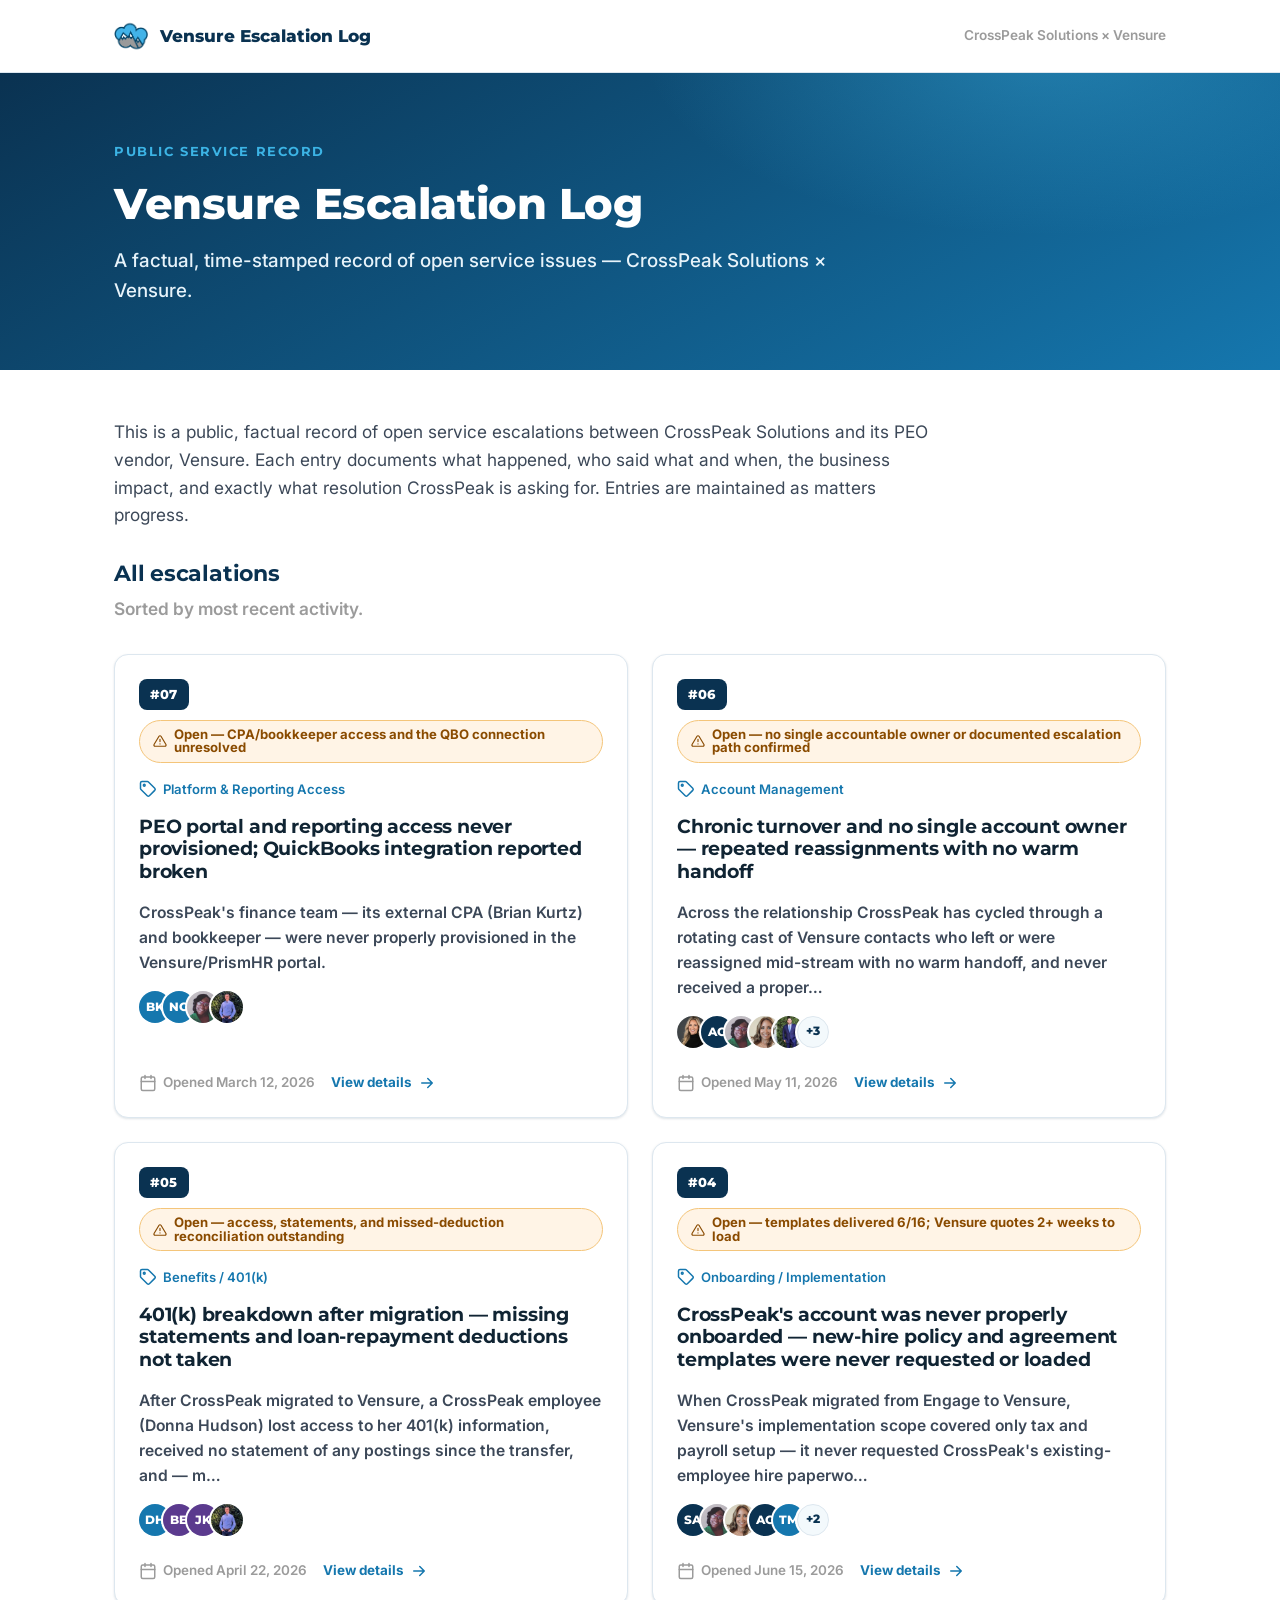
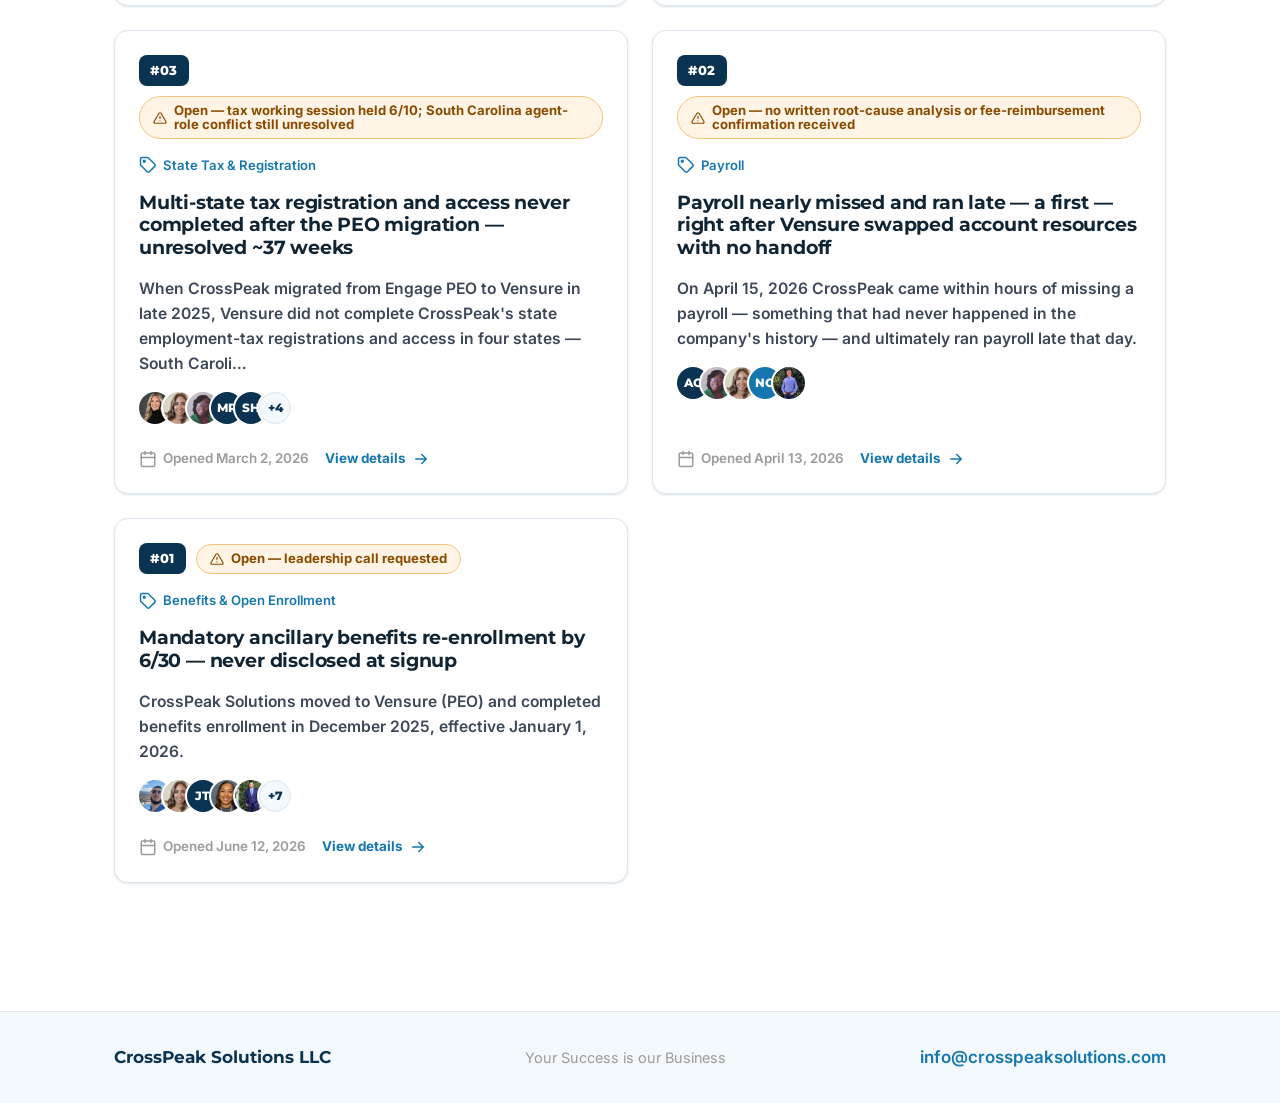
==== index.html @ adf994d1 "Expose #01 contract finding as public ownership note (remove lock); sort index by last activity; sup" ====
<!DOCTYPE html>
<html lang="en">
<head>
  <meta charset="UTF-8" />
  <meta name="viewport" content="width=device-width, initial-scale=1.0" />
  <title>Vensure Escalation Log — CrossPeak Solutions</title>
  <meta name="description" content="A factual, time-stamped public record of open service escalations between CrossPeak Solutions and its PEO vendor, Vensure." />
  <meta name="robots" content="index, follow" />
  <link rel="icon" href="assets/cps-logo.png" type="image/png" />
  <link rel="apple-touch-icon" href="assets/cps-logo.png" />
  <link rel="preconnect" href="https://fonts.googleapis.com" />
  <link rel="preconnect" href="https://fonts.gstatic.com" crossorigin />
  <link href="https://fonts.googleapis.com/css2?family=Inter:wght@400;500;600;700&family=Montserrat:wght@700;800&display=swap" rel="stylesheet" />
  <link rel="stylesheet" href="assets/style.css" />
</head>
<body>
  <header class="site-header">
    <div class="container">
      <a class="brand" href="index.html" aria-label="Vensure Escalation Log — home">
        <img src="assets/cps-logo.png" alt="CrossPeak Solutions" />
        <span class="wordmark">Vensure Escalation Log</span>
      </a>
      <span class="header-spacer"></span>
      <span class="header-acct">CrossPeak Solutions × Vensure</span>
    </div>
  </header>

  <section class="hero">
    <div class="container">
      <span class="hero-eyebrow">Public Service Record</span>
      <h1>Vensure Escalation Log</h1>
      <p class="subtitle">A factual, time-stamped record of open service issues — CrossPeak Solutions × Vensure.</p>
    </div>
  </section>

  <main class="container">
    <section class="intro">
      <p>This is a public, factual record of open service escalations between CrossPeak Solutions and its PEO vendor, Vensure. Each entry documents what happened, who said what and when, the business impact, and exactly what resolution CrossPeak is asking for. Entries are maintained as matters progress.</p>
      <h2 class="section-label">All escalations</h2>
      <p class="section-caption">Sorted by most recent activity.</p>
    </section>
    <div id="escalation-list" class="card-grid"></div>
  </main>

  <footer class="site-footer">
    <div class="container">
      <span class="f-brand">CrossPeak Solutions LLC</span>
      <span class="f-tag">Your Success is our Business</span>
      <span><a href="mailto:info@crosspeaksolutions.com">info@crosspeaksolutions.com</a></span>
    </div>
  </footer>

  <script src="assets/app.js"></script>
</body>
</html>
---- assets/style.css ----
/* ============================================================
   Vensure Escalation Log — CrossPeak Solutions design system
   ============================================================ */
:root{
  --cps-sky:#3CB4E5;
  --cps-navy:#0A3251;
  --cps-gray:#9B9B9B;
  --cps-white:#ffffff;
  --cps-action:#1577AE;
  --cps-ink:#102433;
  --cps-body:#3C4858;
  --cps-line:#DDE7EF;
  --cps-bg:#ffffff;
  --cps-bg-soft:#F3F9FC;
  --cps-grad:linear-gradient(150deg,#0A3251 0%,#1577AE 100%);

  --space-1:8px; --space-2:16px; --space-3:24px; --space-4:32px;
  --space-5:48px; --space-6:64px;
  --radius:14px; --radius-sm:10px; --radius-pill:999px;
  --container:1100px;
  --shadow-sm:0 1px 3px rgba(10,50,81,.08), 0 1px 2px rgba(10,50,81,.06);
  --shadow-md:0 10px 30px rgba(10,50,81,.12);
  --ring:0 0 0 3px rgba(21,119,174,.55);
}

*{box-sizing:border-box}
html{ -webkit-text-size-adjust:100%; }
body{
  margin:0;
  font-family:'Inter',system-ui,-apple-system,Segoe UI,Roboto,sans-serif;
  font-size:17px;
  line-height:1.6;
  color:var(--cps-body);
  background:var(--cps-bg);
  -webkit-font-smoothing:antialiased;
}
h1,h2,h3,h4{
  font-family:'Montserrat',system-ui,sans-serif;
  color:var(--cps-navy);
  line-height:1.2;
  margin:0 0 var(--space-2);
  letter-spacing:-.01em;
}
h1{font-weight:800;font-size:clamp(1.9rem,3.6vw,2.7rem)}
h2{font-weight:700;font-size:1.5rem}
h3{font-weight:700;font-size:1.18rem}
p{margin:0 0 var(--space-2)}
a{color:var(--cps-action);text-decoration:none;font-weight:600}
a:hover{text-decoration:underline}
a:focus-visible,button:focus-visible{outline:none;box-shadow:var(--ring);border-radius:6px}

.container{max-width:var(--container);margin:0 auto;padding:0 var(--space-3)}
.svg-ico{width:18px;height:18px;flex:none;stroke:currentColor;stroke-width:2;
  stroke-linecap:round;stroke-linejoin:round;fill:none;vertical-align:middle}

/* ---------- Header ---------- */
.site-header{
  position:sticky;top:0;z-index:20;
  background:rgba(255,255,255,.92);
  backdrop-filter:saturate(180%) blur(8px);
  border-bottom:1px solid var(--cps-line);
}
.site-header .container{display:flex;align-items:center;gap:var(--space-2);
  height:72px}
.brand{display:flex;align-items:center;gap:12px;text-decoration:none}
.brand:hover{text-decoration:none}
.brand img{height:34px;width:auto;display:block}
.brand .wordmark{font-family:'Montserrat',sans-serif;font-weight:800;
  font-size:1.06rem;color:var(--cps-navy);line-height:1.1}
.header-spacer{flex:1}
.header-acct{font-size:.85rem;color:var(--cps-gray);font-weight:600;
  display:none}
@media(min-width:720px){.header-acct{display:block}}

/* ---------- Hero ---------- */
.hero{position:relative;overflow:hidden;background:var(--cps-grad);
  color:var(--cps-white);padding:var(--space-6) 0}
.hero::before{content:"";position:absolute;inset:0;pointer-events:none;
  background:radial-gradient(680px 320px at 82% -10%,rgba(60,180,229,.40),transparent 60%);}
.hero .container{position:relative}
.hero h1{color:var(--cps-white)}
.hero .subtitle{font-size:1.18rem;max-width:760px;color:#E7F3FA;
  font-weight:500;margin-bottom:0}
.hero-eyebrow{display:inline-flex;align-items:center;gap:8px;
  font-family:'Montserrat',sans-serif;font-weight:700;font-size:.82rem;
  letter-spacing:.12em;text-transform:uppercase;color:var(--cps-sky);
  margin-bottom:var(--space-2)}

/* ---------- Intro ---------- */
.intro{padding:var(--space-5) 0 var(--space-1)}
.intro p{font-size:1.08rem;max-width:820px}
.section-label{font-family:'Montserrat',sans-serif;font-weight:700;
  color:var(--cps-navy);font-size:1.35rem;margin:var(--space-4) 0 var(--space-1)}
.section-caption{color:var(--cps-gray);font-size:.95rem;font-weight:600;
  margin:0 0 var(--space-3)}

/* ---------- Status pill ---------- */
.pill{display:inline-flex;align-items:center;gap:7px;
  font-weight:700;font-size:.82rem;line-height:1;
  padding:7px 13px;border-radius:var(--radius-pill);
  border:1.5px solid var(--cps-line);background:var(--cps-bg-soft);
  color:var(--cps-ink)}
.pill .svg-ico{width:14px;height:14px}
.pill--attn{background:#FFF4E6;border-color:#F4C57A;color:#8A4B00}
.pill--resolved{background:#E8F6EF;border-color:#9AD9BC;color:#10623E}

/* ---------- Cards (index) ---------- */
.card-grid{display:grid;gap:var(--space-3);grid-template-columns:1fr;
  padding-bottom:var(--space-6)}
@media(min-width:760px){.card-grid{grid-template-columns:1fr 1fr}}
.esc-card{display:flex;flex-direction:column;gap:var(--space-2);
  background:var(--cps-white);border:1px solid var(--cps-line);
  border-radius:var(--radius);padding:var(--space-3);
  box-shadow:var(--shadow-sm);transition:transform .18s ease,box-shadow .18s ease,border-color .18s ease;
  text-decoration:none}
.esc-card:hover{transform:translateY(-4px);box-shadow:var(--shadow-md);
  border-color:#BFD8E8;text-decoration:none}
.esc-card:focus-visible{box-shadow:var(--ring),var(--shadow-md)}
/* Closed escalations stay fully visible & clickable; only a slightly lower-key
   border softens them. The accessible status pill (green + check icon + the
   word "Closed") carries the closed meaning — not this border alone. */
.esc-card--closed{border-color:#E3ECF3}
.card-top{display:flex;align-items:center;gap:10px;flex-wrap:wrap}
.id-badge{font-family:'Montserrat',sans-serif;font-weight:800;
  font-size:.82rem;letter-spacing:.04em;color:var(--cps-white);
  background:var(--cps-navy);padding:5px 11px;border-radius:8px}
.card-cat{font-size:.82rem;font-weight:600;color:var(--cps-action);
  display:inline-flex;align-items:center;gap:6px}
.esc-card h3{margin:0;color:var(--cps-ink)}
.card-summary{color:var(--cps-body);font-size:.98rem;margin:0}
.card-meta{display:flex;gap:var(--space-2);flex-wrap:wrap;
  color:var(--cps-gray);font-size:.84rem;font-weight:600;
  margin-top:auto;padding-top:var(--space-1)}
.card-meta .meta-i{display:inline-flex;align-items:center;gap:6px}
.card-cta{display:inline-flex;align-items:center;gap:6px;font-weight:700;
  color:var(--cps-action)}

/* ---------- Avatars (shared) ---------- */
.avatar{display:inline-flex;align-items:center;justify-content:center;
  border-radius:50%;overflow:hidden;flex:none;background:var(--cps-bg-soft);
  position:relative}
.avatar-img{width:100%;height:100%;object-fit:cover;display:block}
.avatar-initials{display:flex;align-items:center;justify-content:center;
  width:100%;height:100%;font-family:'Montserrat',sans-serif;font-weight:800;
  color:#fff;letter-spacing:.02em;line-height:1}
/* Company-coded initials backgrounds — color is a SECONDARY cue;
   the company is always also shown as a text chip. White text passes AA. */
.av--vensure .avatar-initials{background:var(--cps-navy)}
.av--crosspeak .avatar-initials{background:var(--cps-action)}
.av--uniq .avatar-initials{background:var(--cps-gray)}
/* Paychex — distinct accessible teal (white text passes AA: #0F6E6E). */
.av--paychex .avatar-initials{background:#0F6E6E}
/* PrismHR / Slavic401k / GDOL — distinct accessible backgrounds; white text passes AA. */
.av--prismhr .avatar-initials{background:#5B3A8E}
.av--slavic .avatar-initials{background:#9A5B00}
.av--gdol .avatar-initials{background:#1F5C8B}
.avatar--card{width:60px;height:60px}
.avatar--card .avatar-initials{font-size:1.18rem}
.avatar--stack{width:32px;height:32px;box-shadow:0 0 0 2px #fff}
.avatar--stack .avatar-initials{font-size:.78rem}

/* ---------- Avatar stack (index cards) ---------- */
.avatar-stack{display:flex;align-items:center;padding-left:8px}
.avatar-stack .avatar{margin-left:-8px}
.avatar--more{margin-left:-8px;background:var(--cps-bg-soft);
  border:1px solid var(--cps-line);color:var(--cps-navy);
  font-family:'Montserrat',sans-serif;font-weight:800;font-size:.74rem;
  box-shadow:0 0 0 2px #fff}

/* ---------- Players section (detail) ---------- */
.players-grid{display:grid;gap:var(--space-2);
  grid-template-columns:1fr}
@media(min-width:560px){.players-grid{grid-template-columns:1fr 1fr}}
@media(min-width:900px){.players-grid{grid-template-columns:1fr 1fr 1fr}}
.player-card{display:flex;flex-direction:column;gap:12px;
  background:var(--cps-white);border:1px solid var(--cps-line);
  border-radius:var(--radius-sm);padding:var(--space-2);
  box-shadow:var(--shadow-sm);
  transition:transform .18s ease,box-shadow .18s ease,border-color .18s ease}
.player-card:hover{transform:translateY(-3px);box-shadow:var(--shadow-md);
  border-color:#BFD8E8}
.player-top{display:flex;align-items:center;gap:12px}
.player-id{display:flex;flex-direction:column;gap:3px;min-width:0}
.player-name{font-family:'Montserrat',sans-serif;font-weight:800;
  color:var(--cps-ink);font-size:1rem;line-height:1.2}
.player-title{font-size:.85rem;color:var(--cps-gray);font-weight:600}
.company-chip{display:inline-flex;align-items:center;gap:6px;
  align-self:flex-start;margin-top:2px;
  font-size:.74rem;font-weight:700;color:var(--cps-action);
  background:var(--cps-bg-soft);border:1px solid var(--cps-line);
  padding:3px 9px;border-radius:var(--radius-pill)}
.company-chip-logo{height:13px;width:auto;display:block}
/* Turnover marker — muted factual footnote (not an alert). Text + icon
   carry the meaning; color is secondary. Gray-on-soft passes WCAG AA. */
.former-chip{display:inline-flex;align-items:center;gap:5px;
  align-self:flex-start;margin-top:5px;
  font-size:.72rem;font-weight:600;color:var(--cps-body);
  background:var(--cps-bg-soft);border:1px solid var(--cps-line);
  padding:2px 8px;border-radius:var(--radius-pill);cursor:default}
.former-chip .svg-ico{width:12px;height:12px;color:var(--cps-gray)}
.player-role{margin:0;font-size:.9rem;color:var(--cps-body);
  border-top:1px solid var(--cps-bg-soft);padding-top:10px}
.player-linkedin{display:inline-flex;align-items:center;gap:6px;align-self:flex-start;
  margin-top:auto;font-size:.85rem;font-weight:700;color:var(--cps-action)}
.player-linkedin .svg-ico{width:16px;height:16px}

/* ---------- Detail page ---------- */
.back-link{display:inline-flex;align-items:center;gap:7px;
  margin:var(--space-4) 0 var(--space-2);font-weight:700}
.detail-header{border-bottom:1px solid var(--cps-line);
  padding-bottom:var(--space-3);margin-bottom:var(--space-4)}
.detail-headrow{display:flex;align-items:center;gap:12px;flex-wrap:wrap;
  margin-bottom:var(--space-2)}
.detail-meta{display:flex;gap:var(--space-3);flex-wrap:wrap;
  color:var(--cps-gray);font-size:.9rem;font-weight:600;margin-top:var(--space-2)}
.detail-meta .meta-i{display:inline-flex;align-items:center;gap:7px}
.detail-meta strong{color:var(--cps-body)}
.detail-section{margin-bottom:var(--space-5)}
.detail-section > h2{display:flex;align-items:center;gap:10px;
  padding-bottom:var(--space-1);margin-bottom:var(--space-3);
  border-bottom:2px solid var(--cps-bg-soft)}
.lede{font-size:1.06rem;color:var(--cps-body)}

ul.bullets{list-style:none;padding:0;margin:0;display:grid;gap:12px}
ul.bullets li{position:relative;padding-left:30px;color:var(--cps-body)}
ul.bullets li .svg-ico{position:absolute;left:0;top:3px;color:var(--cps-action)}
ol.asks{margin:0;padding-left:0;list-style:none;counter-reset:ask;display:grid;gap:14px}
ol.asks li{position:relative;padding:14px 16px 14px 52px;
  background:var(--cps-bg-soft);border:1px solid var(--cps-line);
  border-radius:var(--radius-sm);color:var(--cps-ink);counter-increment:ask}
ol.asks li::before{content:counter(ask);position:absolute;left:14px;top:13px;
  width:26px;height:26px;border-radius:50%;background:var(--cps-navy);
  color:#fff;font-family:'Montserrat',sans-serif;font-weight:800;font-size:.85rem;
  display:flex;align-items:center;justify-content:center}
ul.refs{list-style:none;padding:0;margin:0;display:grid;gap:10px}
ul.refs li{position:relative;padding-left:28px;font-size:.96rem;color:var(--cps-body)}
ul.refs li .svg-ico{position:absolute;left:0;top:3px;color:var(--cps-gray)}

/* ---------- Timeline ---------- */
.timeline{list-style:none;margin:0;padding:0;position:relative}
.timeline::before{content:"";position:absolute;left:15px;top:6px;bottom:6px;
  width:2px;background:var(--cps-line)}
.tl-item{position:relative;padding:0 0 var(--space-3) 48px;margin:0}
.tl-item:last-child{padding-bottom:0}
.tl-node{position:absolute;left:4px;top:2px;width:24px;height:24px;
  border-radius:50%;background:#fff;display:flex;align-items:center;
  justify-content:center;z-index:1}
.tl-card{border:1px solid var(--cps-line);border-radius:var(--radius-sm);
  background:#fff;padding:14px 16px;box-shadow:var(--shadow-sm)}
.tl-vensure .tl-card{border-left:5px solid var(--cps-navy)}
.tl-crosspeak .tl-card{border-left:5px solid var(--cps-action)}
.tl-vensure .tl-node{border:2px solid var(--cps-navy);color:var(--cps-navy)}
.tl-crosspeak .tl-node{border:2px solid var(--cps-action);color:var(--cps-action)}
.tl-head{display:flex;align-items:center;gap:10px;flex-wrap:wrap;margin-bottom:7px}
.tl-when{font-size:.82rem;font-weight:700;color:var(--cps-gray)}
.tl-actor{font-weight:700;color:var(--cps-ink)}
.tl-role{font-size:.85rem;color:var(--cps-gray);font-weight:500}
.tl-text{margin:0;color:var(--cps-body);font-size:.98rem}
.party-chip{display:inline-flex;align-items:center;gap:6px;
  font-size:.74rem;font-weight:800;letter-spacing:.04em;text-transform:uppercase;
  padding:4px 9px;border-radius:6px}
.party-chip.vensure{background:var(--cps-navy);color:#fff}
.party-chip.crosspeak{background:#E3F1F9;color:var(--cps-action);
  border:1.5px solid var(--cps-action)}
.tl-legend{display:flex;gap:var(--space-2);flex-wrap:wrap;
  margin-bottom:var(--space-3);font-size:.86rem;font-weight:600;color:var(--cps-body)}
.tl-legend span{display:inline-flex;align-items:center;gap:7px}

/* ---------- Public note callout ---------- */
.note-card{position:relative;
  background:var(--cps-bg-soft);
  border:1px solid var(--cps-line);
  border-left:5px solid var(--cps-action);
  border-radius:var(--radius);
  padding:var(--space-3)}
.note-head{display:flex;align-items:center;gap:10px;margin-bottom:var(--space-1)}
.note-ico-wrap{display:inline-flex;align-items:center;justify-content:center;
  color:var(--cps-action)}
.note-ico-wrap .svg-ico{width:20px;height:20px}
.note-title{margin:0;color:var(--cps-navy);font-size:1.18rem;line-height:1.25}
.note-body{font-size:1rem;color:var(--cps-body)}
.note-body p{margin:0 0 var(--space-2);font-size:1rem}
.note-body p:last-child{margin-bottom:0}
.note-body strong{color:var(--cps-ink)}
.note-body em{font-style:italic}
.note-body a{color:var(--cps-action);font-weight:600}
.note-body a:hover{text-decoration:underline}
.note-body a:focus-visible{outline:none;box-shadow:var(--ring);border-radius:6px}
.note-body ul{margin:0 0 var(--space-2);padding-left:22px}
.note-body li{margin-bottom:8px}

/* ---------- Confidential (locked) section ---------- */
.locked-section > h2{align-items:center}
.lock-ico-wrap{display:inline-flex;align-items:center;justify-content:center;
  color:var(--cps-navy)}
.lock-ico-wrap .svg-ico{width:20px;height:20px}
.locked-pill{display:inline-flex;align-items:center;gap:6px;margin-left:auto;
  font-family:'Inter',sans-serif;font-size:.74rem;font-weight:800;
  letter-spacing:.04em;text-transform:uppercase;
  padding:5px 11px;border-radius:var(--radius-pill);
  background:var(--cps-navy);color:#fff}
.locked-pill .svg-ico{width:13px;height:13px}
.locked-pill--open{background:#10623E}
.locked-card{position:relative;
  background:linear-gradient(180deg,#F3F9FC 0%,#ffffff 100%);
  border:1.5px dashed #BFD8E8;border-radius:var(--radius);
  padding:var(--space-3)}
.locked-sub{margin:0 0 var(--space-2);color:var(--cps-body);font-size:.96rem}
.locked-form{margin:0}
.locked-label{display:block;font-size:.84rem;font-weight:700;
  color:var(--cps-navy);margin-bottom:7px}
.locked-row{display:flex;gap:10px;flex-wrap:wrap;align-items:stretch}
.locked-input{flex:1 1 220px;min-width:0;font-family:'Inter',sans-serif;
  font-size:1rem;color:var(--cps-ink);padding:11px 14px;
  border:1.5px solid var(--cps-line);border-radius:var(--radius-sm);
  background:#fff}
.locked-input:focus-visible{outline:none;box-shadow:var(--ring);
  border-color:var(--cps-action)}
.locked-btn{display:inline-flex;align-items:center;gap:8px;
  font-family:'Montserrat',sans-serif;font-weight:800;font-size:.95rem;
  color:#fff;background:var(--cps-navy);border:none;cursor:pointer;
  padding:11px 20px;border-radius:var(--radius-sm);
  transition:background .18s ease,transform .18s ease}
.locked-btn:hover{background:var(--cps-action)}
.locked-btn:focus-visible{outline:none;box-shadow:var(--ring)}
.locked-btn .svg-ico{width:16px;height:16px}
.locked-err{margin:12px 0 0;color:#8A2B00;font-size:.9rem;font-weight:700}
.locked-body{font-size:1rem;color:var(--cps-body)}
.locked-body h3{margin:var(--space-3) 0 var(--space-1);color:var(--cps-navy)}
.locked-body h3:first-child{margin-top:0}
.locked-body p{margin:0 0 var(--space-2);font-size:1rem}
.locked-body ul{margin:0 0 var(--space-2);padding-left:22px}
.locked-body li{margin-bottom:8px}
.locked-body blockquote{margin:var(--space-2) 0;padding:8px 0 8px var(--space-2);
  border-left:4px solid var(--cps-navy);font-style:italic;color:var(--cps-ink)}
.locked-body .locked-lead{font-size:1.06rem;font-weight:600;color:var(--cps-ink)}
.locked-body .locked-note{font-size:.86rem;color:var(--cps-gray)}

/* ---------- States ---------- */
.notice{background:var(--cps-bg-soft);border:1px solid var(--cps-line);
  border-radius:var(--radius);padding:var(--space-4);text-align:center;
  margin:var(--space-5) 0}
.notice h2{margin-bottom:var(--space-1)}

/* ---------- Footer ---------- */
.site-footer{background:var(--cps-bg-soft);border-top:1px solid var(--cps-line);
  margin-top:var(--space-6);padding:var(--space-4) 0}
.site-footer .container{display:flex;flex-wrap:wrap;gap:var(--space-2);
  align-items:center;justify-content:space-between}
.site-footer .f-brand{font-family:'Montserrat',sans-serif;font-weight:700;
  color:var(--cps-navy)}
.site-footer .f-tag{color:var(--cps-gray);font-size:.9rem}
.site-footer a{color:var(--cps-action)}

/* ---------- 404 ---------- */
.center-page{min-height:60vh;display:flex;flex-direction:column;
  align-items:center;justify-content:center;text-align:center;padding:var(--space-5) 0}

@media(prefers-reduced-motion:reduce){
  *{transition:none !important;scroll-behavior:auto !important}
  .esc-card:hover{transform:none}
  .player-card:hover{transform:none}
  .locked-btn{transition:none}
}
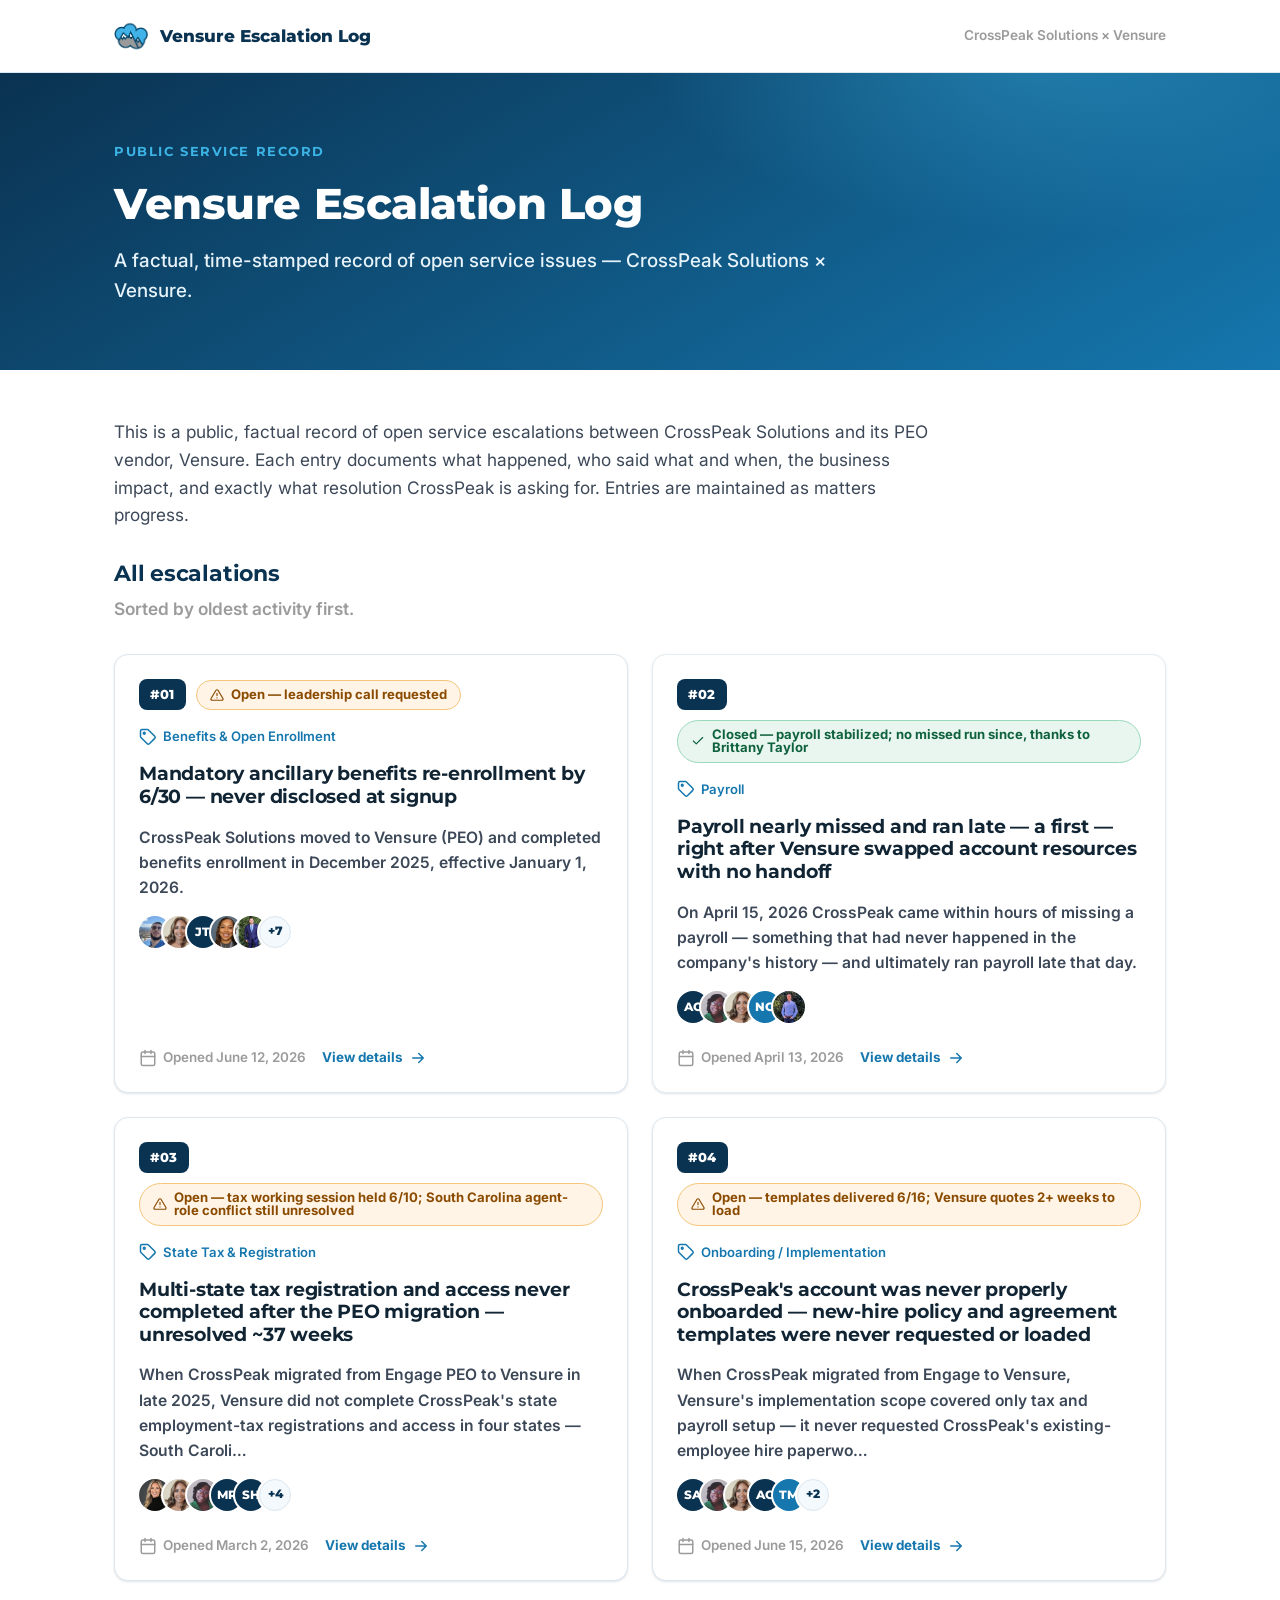
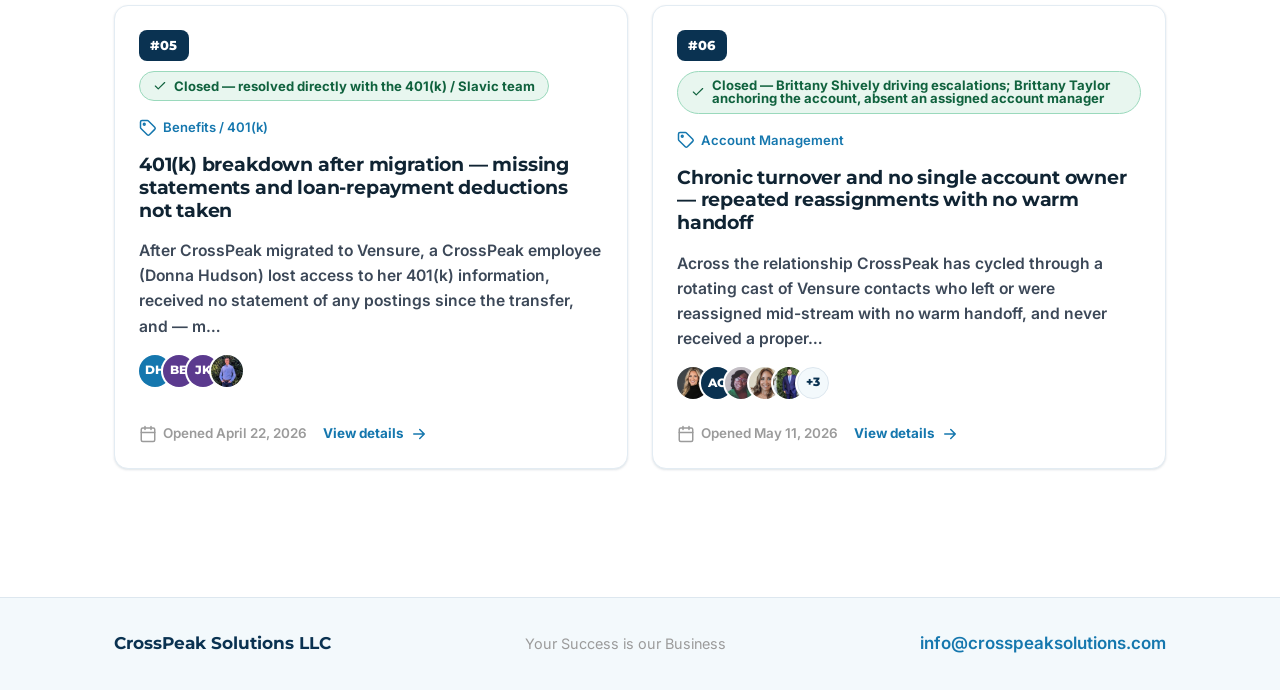
==== commit 87cfb415: "Reverse escalation sort to oldest-activity-first (#01 leads) Co-Authored-By: Claude Opus 4.8 <norepl" ====
--- a/index.html
+++ b/index.html
@@ -37,7 +37,7 @@
     <section class="intro">
       <p>This is a public, factual record of open service escalations between CrossPeak Solutions and its PEO vendor, Vensure. Each entry documents what happened, who said what and when, the business impact, and exactly what resolution CrossPeak is asking for. Entries are maintained as matters progress.</p>
       <h2 class="section-label">All escalations</h2>
-      <p class="section-caption">Sorted by most recent activity.</p>
+      <p class="section-caption">Sorted by oldest activity first.</p>
     </section>
     <div id="escalation-list" class="card-grid"></div>
   </main>
--- a/assets/style.css
+++ b/assets/style.css
@@ -288,6 +288,42 @@
 .note-body a:focus-visible{outline:none;box-shadow:var(--ring);border-radius:6px}
 .note-body ul{margin:0 0 var(--space-2);padding-left:22px}
 .note-body li{margin-bottom:8px}
+
+/* ---------- Kudos callout (positive / corrective-action) ---------- */
+/* Celebratory green. Accessible greens (WCAG AA): icon + heading + text carry
+   the positive meaning, never color alone. Body text effective >=14px. */
+.kudos-card{position:relative;
+  background:#E8F6EF;
+  border:1px solid #9AD9BC;
+  border-left:5px solid #0F7A4B;
+  border-radius:var(--radius);
+  padding:var(--space-3)}
+.kudos-head{display:flex;align-items:center;gap:10px;margin-bottom:var(--space-2)}
+.kudos-ico-wrap{display:inline-flex;align-items:center;justify-content:center;
+  width:34px;height:34px;border-radius:50%;flex:none;
+  background:#0F7A4B;color:#fff}
+.kudos-ico-wrap .svg-ico{width:20px;height:20px}
+.kudos-title{margin:0;color:#0B5536;font-size:1.18rem;line-height:1.25}
+/* Hero row: avatar + name + company shortName. */
+.kudos-heroes{display:flex;flex-wrap:wrap;gap:var(--space-2);
+  margin:0 0 var(--space-2)}
+.kudos-hero{display:inline-flex;align-items:center;gap:9px;
+  background:rgba(255,255,255,.7);border:1px solid #9AD9BC;
+  border-radius:var(--radius-pill);padding:5px 13px 5px 5px}
+.kudos-hero-id{display:flex;flex-direction:column;line-height:1.15}
+.kudos-hero-name{font-family:'Montserrat',sans-serif;font-weight:800;
+  color:#0B5536;font-size:.95rem}
+.kudos-hero-co{font-size:.78rem;font-weight:700;color:#10623E}
+.kudos-body{font-size:1rem;color:var(--cps-ink)}
+.kudos-body p{margin:0 0 var(--space-2);font-size:1rem}
+.kudos-body p:last-child{margin-bottom:0}
+.kudos-body strong{color:#0B5536}
+.kudos-body em{font-style:italic}
+.kudos-body a{color:var(--cps-action);font-weight:600}
+.kudos-body a:hover{text-decoration:underline}
+.kudos-body a:focus-visible{outline:none;box-shadow:var(--ring);border-radius:6px}
+.kudos-body ul{margin:0 0 var(--space-2);padding-left:22px}
+.kudos-body li{margin-bottom:8px}
 
 /* ---------- Confidential (locked) section ---------- */
 .locked-section > h2{align-items:center}
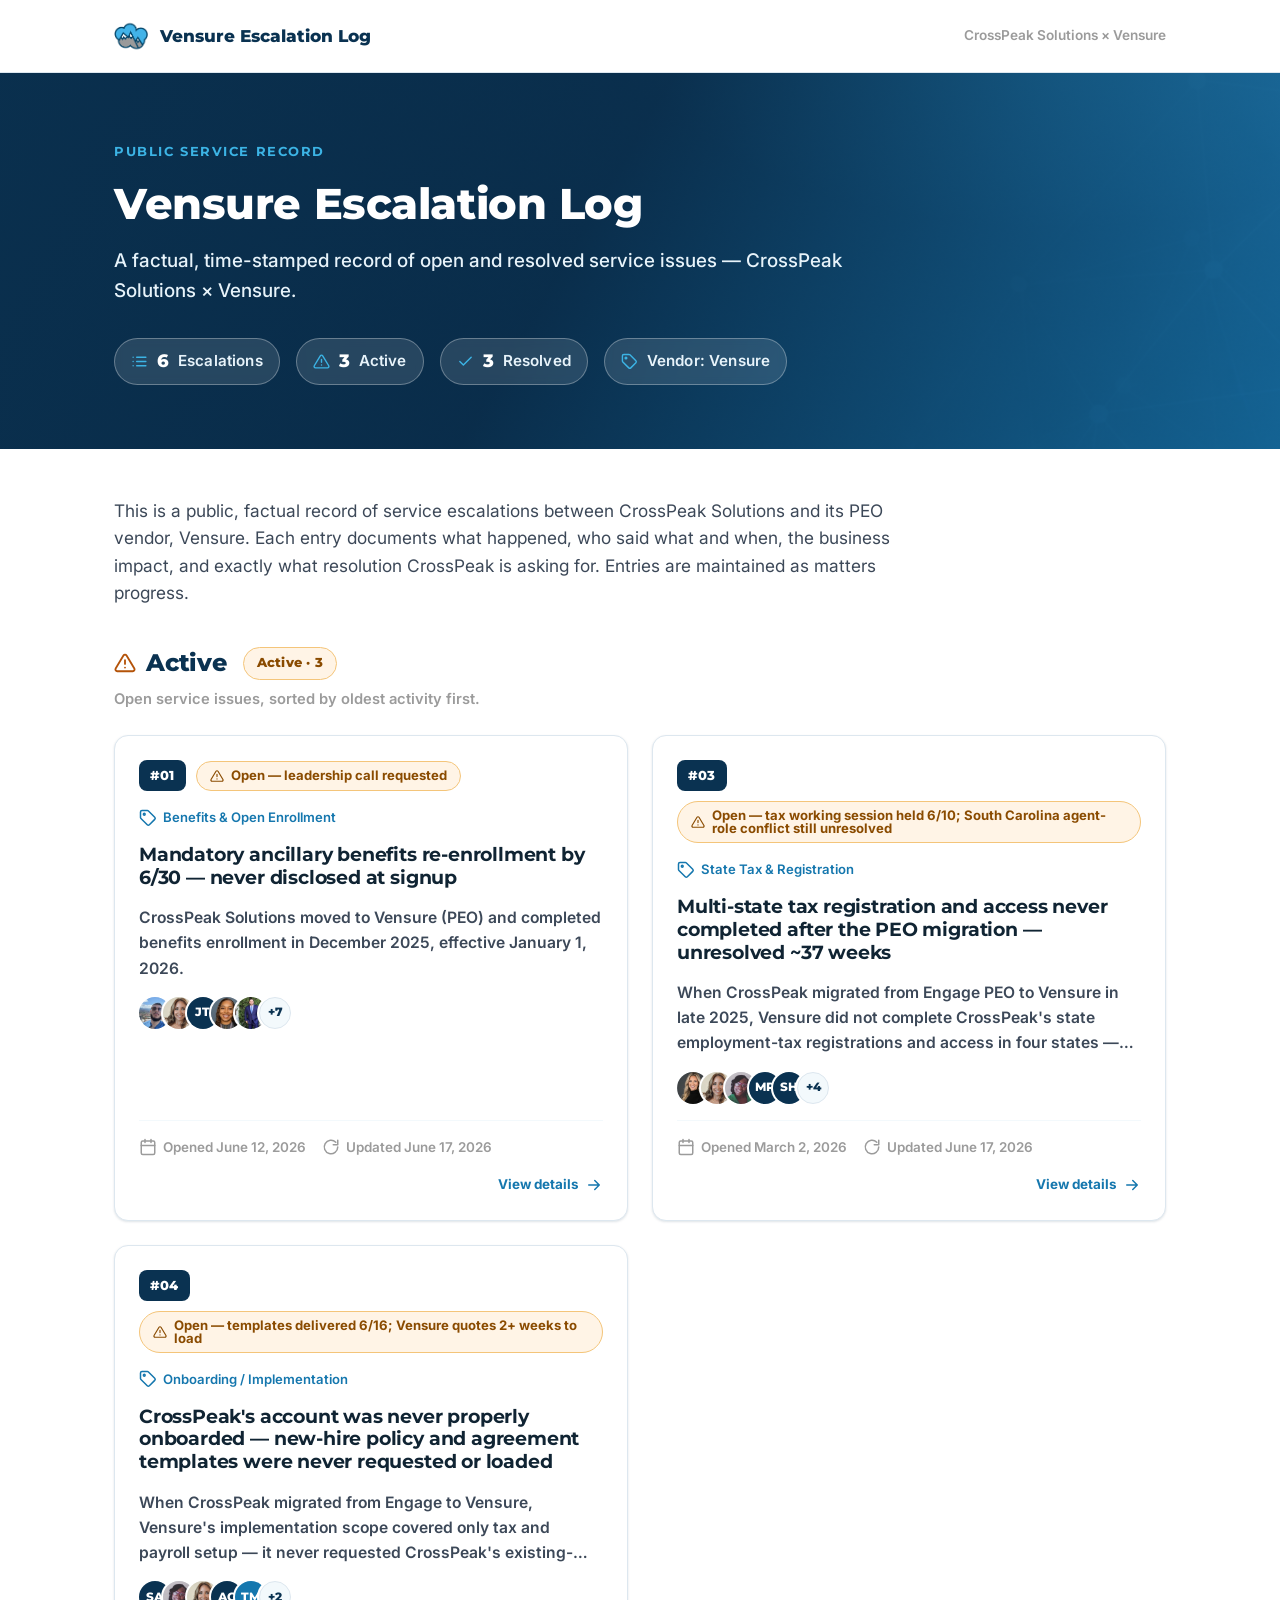
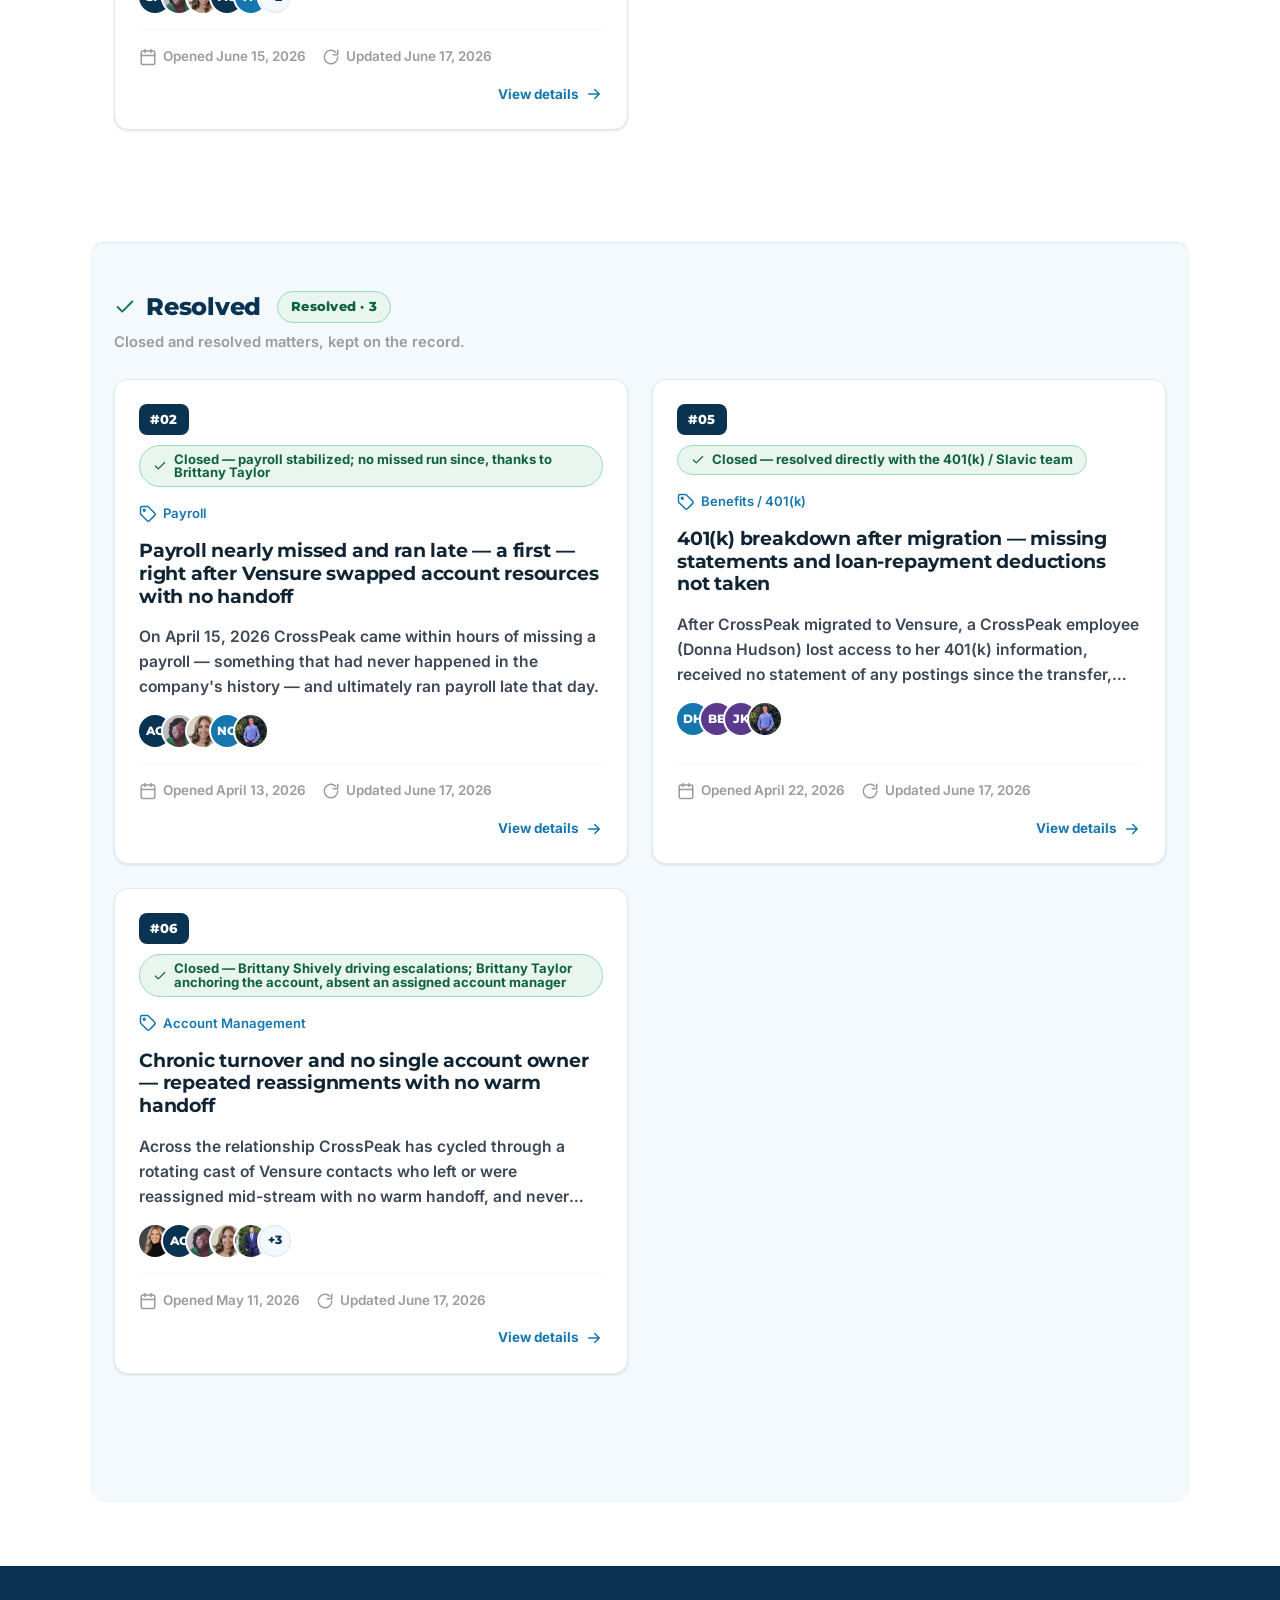
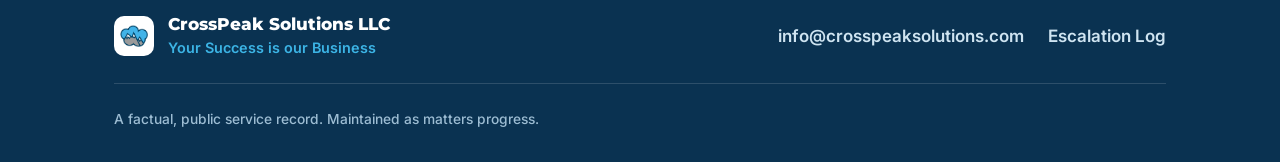
==== commit b0f6e7b6: "Enterprise redesign: split Active/Resolved sections, add hero imagery, stat chips, footer, OG meta C" ====
--- a/index.html
+++ b/index.html
@@ -4,8 +4,21 @@
   <meta charset="UTF-8" />
   <meta name="viewport" content="width=device-width, initial-scale=1.0" />
   <title>Vensure Escalation Log — CrossPeak Solutions</title>
-  <meta name="description" content="A factual, time-stamped public record of open service escalations between CrossPeak Solutions and its PEO vendor, Vensure." />
+  <meta name="description" content="A factual, time-stamped public record of open and resolved service issues between CrossPeak Solutions and its PEO vendor, Vensure." />
   <meta name="robots" content="index, follow" />
+
+  <!-- Open Graph / social -->
+  <meta property="og:title" content="Vensure Escalation Log — CrossPeak Solutions" />
+  <meta property="og:description" content="A factual, time-stamped public record of open and resolved service issues between CrossPeak Solutions and its PEO vendor, Vensure." />
+  <meta property="og:type" content="website" />
+  <meta property="og:image" content="https://crosspeakzane.github.io/vensure-escalations/assets/img/og-card.png" />
+  <meta property="og:url" content="https://crosspeakzane.github.io/vensure-escalations/" />
+  <!-- Twitter -->
+  <meta name="twitter:card" content="summary_large_image" />
+  <meta name="twitter:title" content="Vensure Escalation Log — CrossPeak Solutions" />
+  <meta name="twitter:description" content="A factual, time-stamped public record of open and resolved service issues between CrossPeak Solutions and its PEO vendor, Vensure." />
+  <meta name="twitter:image" content="https://crosspeakzane.github.io/vensure-escalations/assets/img/og-card.png" />
+
   <link rel="icon" href="assets/cps-logo.png" type="image/png" />
   <link rel="apple-touch-icon" href="assets/cps-logo.png" />
   <link rel="preconnect" href="https://fonts.googleapis.com" />
@@ -25,28 +38,39 @@
     </div>
   </header>
 
-  <section class="hero">
+  <section class="hero hero--img">
+    <div class="hero-overlay" aria-hidden="true"></div>
     <div class="container">
       <span class="hero-eyebrow">Public Service Record</span>
       <h1>Vensure Escalation Log</h1>
-      <p class="subtitle">A factual, time-stamped record of open service issues — CrossPeak Solutions × Vensure.</p>
+      <p class="subtitle">A factual, time-stamped record of open and resolved service issues — CrossPeak Solutions × Vensure.</p>
+      <div id="hero-stats" class="hero-stats" aria-label="Escalation summary"></div>
     </div>
   </section>
 
   <main class="container">
     <section class="intro">
-      <p>This is a public, factual record of open service escalations between CrossPeak Solutions and its PEO vendor, Vensure. Each entry documents what happened, who said what and when, the business impact, and exactly what resolution CrossPeak is asking for. Entries are maintained as matters progress.</p>
-      <h2 class="section-label">All escalations</h2>
-      <p class="section-caption">Sorted by oldest activity first.</p>
+      <p>This is a public, factual record of service escalations between CrossPeak Solutions and its PEO vendor, Vensure. Each entry documents what happened, who said what and when, the business impact, and exactly what resolution CrossPeak is asking for. Entries are maintained as matters progress.</p>
     </section>
-    <div id="escalation-list" class="card-grid"></div>
+    <div id="escalation-list"></div>
   </main>
 
   <footer class="site-footer">
     <div class="container">
-      <span class="f-brand">CrossPeak Solutions LLC</span>
-      <span class="f-tag">Your Success is our Business</span>
-      <span><a href="mailto:info@crosspeaksolutions.com">info@crosspeaksolutions.com</a></span>
+      <div class="footer-main">
+        <div class="footer-brand">
+          <img src="assets/cps-logo.png" alt="" class="footer-logo" />
+          <div>
+            <span class="f-brand">CrossPeak Solutions LLC</span>
+            <span class="f-tag">Your Success is our Business</span>
+          </div>
+        </div>
+        <div class="footer-links">
+          <a href="mailto:info@crosspeaksolutions.com">info@crosspeaksolutions.com</a>
+          <a href="index.html">Escalation Log</a>
+        </div>
+      </div>
+      <p class="footer-note">A factual, public service record. Maintained as matters progress.</p>
     </div>
   </footer>
 
--- a/assets/style.css
+++ b/assets/style.css
@@ -77,7 +77,7 @@
   color:var(--cps-white);padding:var(--space-6) 0}
 .hero::before{content:"";position:absolute;inset:0;pointer-events:none;
   background:radial-gradient(680px 320px at 82% -10%,rgba(60,180,229,.40),transparent 60%);}
-.hero .container{position:relative}
+.hero .container{position:relative;z-index:2}
 .hero h1{color:var(--cps-white)}
 .hero .subtitle{font-size:1.18rem;max-width:760px;color:#E7F3FA;
   font-weight:500;margin-bottom:0}
@@ -86,12 +86,51 @@
   letter-spacing:.12em;text-transform:uppercase;color:var(--cps-sky);
   margin-bottom:var(--space-2)}
 
+/* Full-bleed hero photo + navy→action gradient overlay for AA-legible text. */
+.hero--img{padding:var(--space-6) 0;
+  background:var(--cps-navy) url("img/hero-bg.png") center/cover no-repeat}
+.hero--img .hero-overlay{position:absolute;inset:0;z-index:1;pointer-events:none;
+  background:linear-gradient(120deg,rgba(10,50,81,.92) 0%,rgba(10,50,81,.84) 45%,rgba(21,119,174,.74) 100%)}
+.hero--img::before{z-index:1}
+
+/* Hero stat chips — translucent, icon + number + label. */
+.hero-stats{display:flex;flex-wrap:wrap;gap:var(--space-2);
+  margin-top:var(--space-4)}
+.stat-chip{display:inline-flex;align-items:center;gap:9px;
+  padding:10px 16px;border-radius:var(--radius-pill);
+  background:rgba(255,255,255,.12);border:1px solid rgba(255,255,255,.30);
+  color:var(--cps-white);font-weight:600;font-size:.95rem;
+  backdrop-filter:blur(4px)}
+.stat-chip .svg-ico{width:17px;height:17px;color:var(--cps-sky)}
+.stat-num{font-family:'Montserrat',sans-serif;font-weight:800;
+  font-size:1.15rem;line-height:1}
+.stat-label{color:#E7F3FA;letter-spacing:.01em}
+
 /* ---------- Intro ---------- */
-.intro{padding:var(--space-5) 0 var(--space-1)}
+.intro{padding:var(--space-5) 0 var(--space-3)}
 .intro p{font-size:1.08rem;max-width:820px}
-.section-label{font-family:'Montserrat',sans-serif;font-weight:700;
-  color:var(--cps-navy);font-size:1.35rem;margin:var(--space-4) 0 var(--space-1)}
-.section-caption{color:var(--cps-gray);font-size:.95rem;font-weight:600;
+
+/* ---------- Escalation sections (Active / Resolved) ---------- */
+.esc-section{padding-bottom:var(--space-5)}
+.esc-section--resolved{background:var(--cps-bg-soft);
+  border-top:1px solid var(--cps-line);
+  margin:0 calc(-1 * var(--space-3));padding:var(--space-5) var(--space-3) var(--space-6);
+  border-radius:var(--radius)}
+.section-head{display:flex;align-items:center;gap:var(--space-2);flex-wrap:wrap;
+  margin:0 0 var(--space-1)}
+.section-title{font-family:'Montserrat',sans-serif;font-weight:800;
+  color:var(--cps-navy);font-size:1.5rem;margin:0;
+  display:inline-flex;align-items:center;gap:10px}
+.section-title .svg-ico{width:22px;height:22px}
+.esc-section--active .section-title .svg-ico{color:#B45309}
+.esc-section--resolved .section-title .svg-ico{color:#0F7A4B}
+.count-pill{display:inline-flex;align-items:center;
+  font-family:'Montserrat',sans-serif;font-weight:800;font-size:.8rem;
+  letter-spacing:.02em;padding:5px 13px;border-radius:var(--radius-pill);
+  border:1.5px solid var(--cps-line);background:var(--cps-white);color:var(--cps-ink)}
+.count-pill--active{background:#FFF4E6;border-color:#F4C57A;color:#8A4B00}
+.count-pill--resolved{background:#E8F6EF;border-color:#9AD9BC;color:#10623E}
+.section-sub{color:var(--cps-gray);font-size:.92rem;font-weight:600;
   margin:0 0 var(--space-3)}
 
 /* ---------- Status pill ---------- */
@@ -127,13 +166,18 @@
 .card-cat{font-size:.82rem;font-weight:600;color:var(--cps-action);
   display:inline-flex;align-items:center;gap:6px}
 .esc-card h3{margin:0;color:var(--cps-ink)}
-.card-summary{color:var(--cps-body);font-size:.98rem;margin:0}
-.card-meta{display:flex;gap:var(--space-2);flex-wrap:wrap;
+.card-summary{color:var(--cps-body);font-size:.98rem;margin:0;
+  display:-webkit-box;-webkit-line-clamp:3;-webkit-box-orient:vertical;
+  overflow:hidden}
+.card-meta{display:flex;gap:var(--space-2);flex-wrap:wrap;align-items:center;
   color:var(--cps-gray);font-size:.84rem;font-weight:600;
-  margin-top:auto;padding-top:var(--space-1)}
+  margin-top:auto;padding-top:var(--space-2);
+  border-top:1px solid var(--cps-bg-soft)}
 .card-meta .meta-i{display:inline-flex;align-items:center;gap:6px}
 .card-cta{display:inline-flex;align-items:center;gap:6px;font-weight:700;
-  color:var(--cps-action)}
+  color:var(--cps-action);margin-left:auto}
+.card-cta .svg-ico{transition:transform .18s ease}
+.esc-card:hover .card-cta .svg-ico{transform:translateX(4px)}
 
 /* ---------- Avatars (shared) ---------- */
 .avatar{display:inline-flex;align-items:center;justify-content:center;
@@ -379,14 +423,25 @@
 .notice h2{margin-bottom:var(--space-1)}
 
 /* ---------- Footer ---------- */
-.site-footer{background:var(--cps-bg-soft);border-top:1px solid var(--cps-line);
-  margin-top:var(--space-6);padding:var(--space-4) 0}
-.site-footer .container{display:flex;flex-wrap:wrap;gap:var(--space-2);
-  align-items:center;justify-content:space-between}
-.site-footer .f-brand{font-family:'Montserrat',sans-serif;font-weight:700;
-  color:var(--cps-navy)}
-.site-footer .f-tag{color:var(--cps-gray);font-size:.9rem}
-.site-footer a{color:var(--cps-action)}
+.site-footer{background:var(--cps-navy);color:#CFE4F1;
+  margin-top:var(--space-6);padding:var(--space-5) 0 var(--space-4)}
+.site-footer .container{display:block}
+.footer-main{display:flex;flex-wrap:wrap;gap:var(--space-3);
+  align-items:center;justify-content:space-between;
+  padding-bottom:var(--space-3);
+  border-bottom:1px solid rgba(255,255,255,.14)}
+.footer-brand{display:flex;align-items:center;gap:14px}
+.footer-logo{height:40px;width:auto;display:block;
+  background:#fff;border-radius:10px;padding:6px}
+.site-footer .f-brand{display:block;font-family:'Montserrat',sans-serif;
+  font-weight:800;color:var(--cps-white);font-size:1.05rem;line-height:1.3}
+.site-footer .f-tag{display:block;color:var(--cps-sky);font-size:.9rem;
+  font-weight:600}
+.footer-links{display:flex;flex-wrap:wrap;gap:var(--space-3);align-items:center}
+.site-footer a{color:#CFE4F1;font-weight:600}
+.site-footer a:hover{color:var(--cps-white)}
+.footer-note{margin:var(--space-3) 0 0;color:#9DBDD3;font-size:.86rem;
+  font-weight:500}
 
 /* ---------- 404 ---------- */
 .center-page{min-height:60vh;display:flex;flex-direction:column;
@@ -397,4 +452,5 @@
   .esc-card:hover{transform:none}
   .player-card:hover{transform:none}
   .locked-btn{transition:none}
+  .esc-card:hover .card-cta .svg-ico{transform:none}
 }
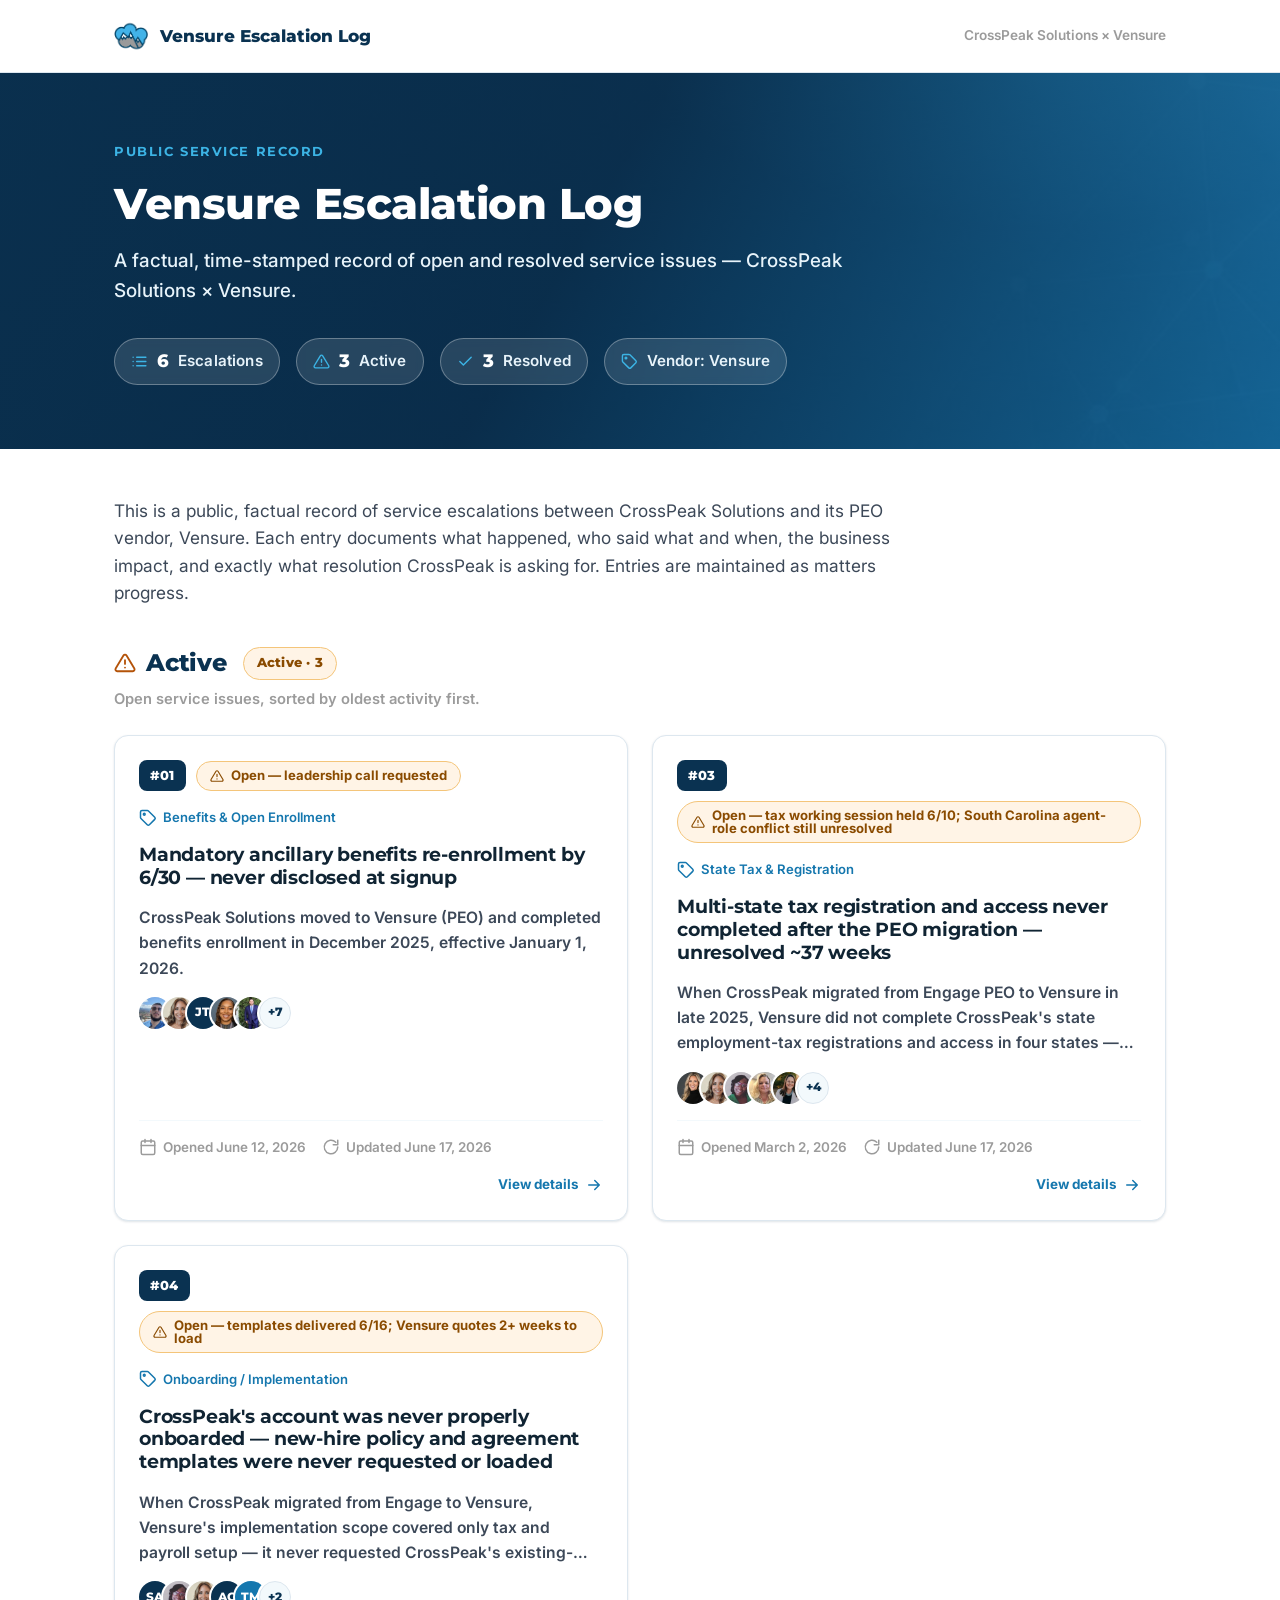
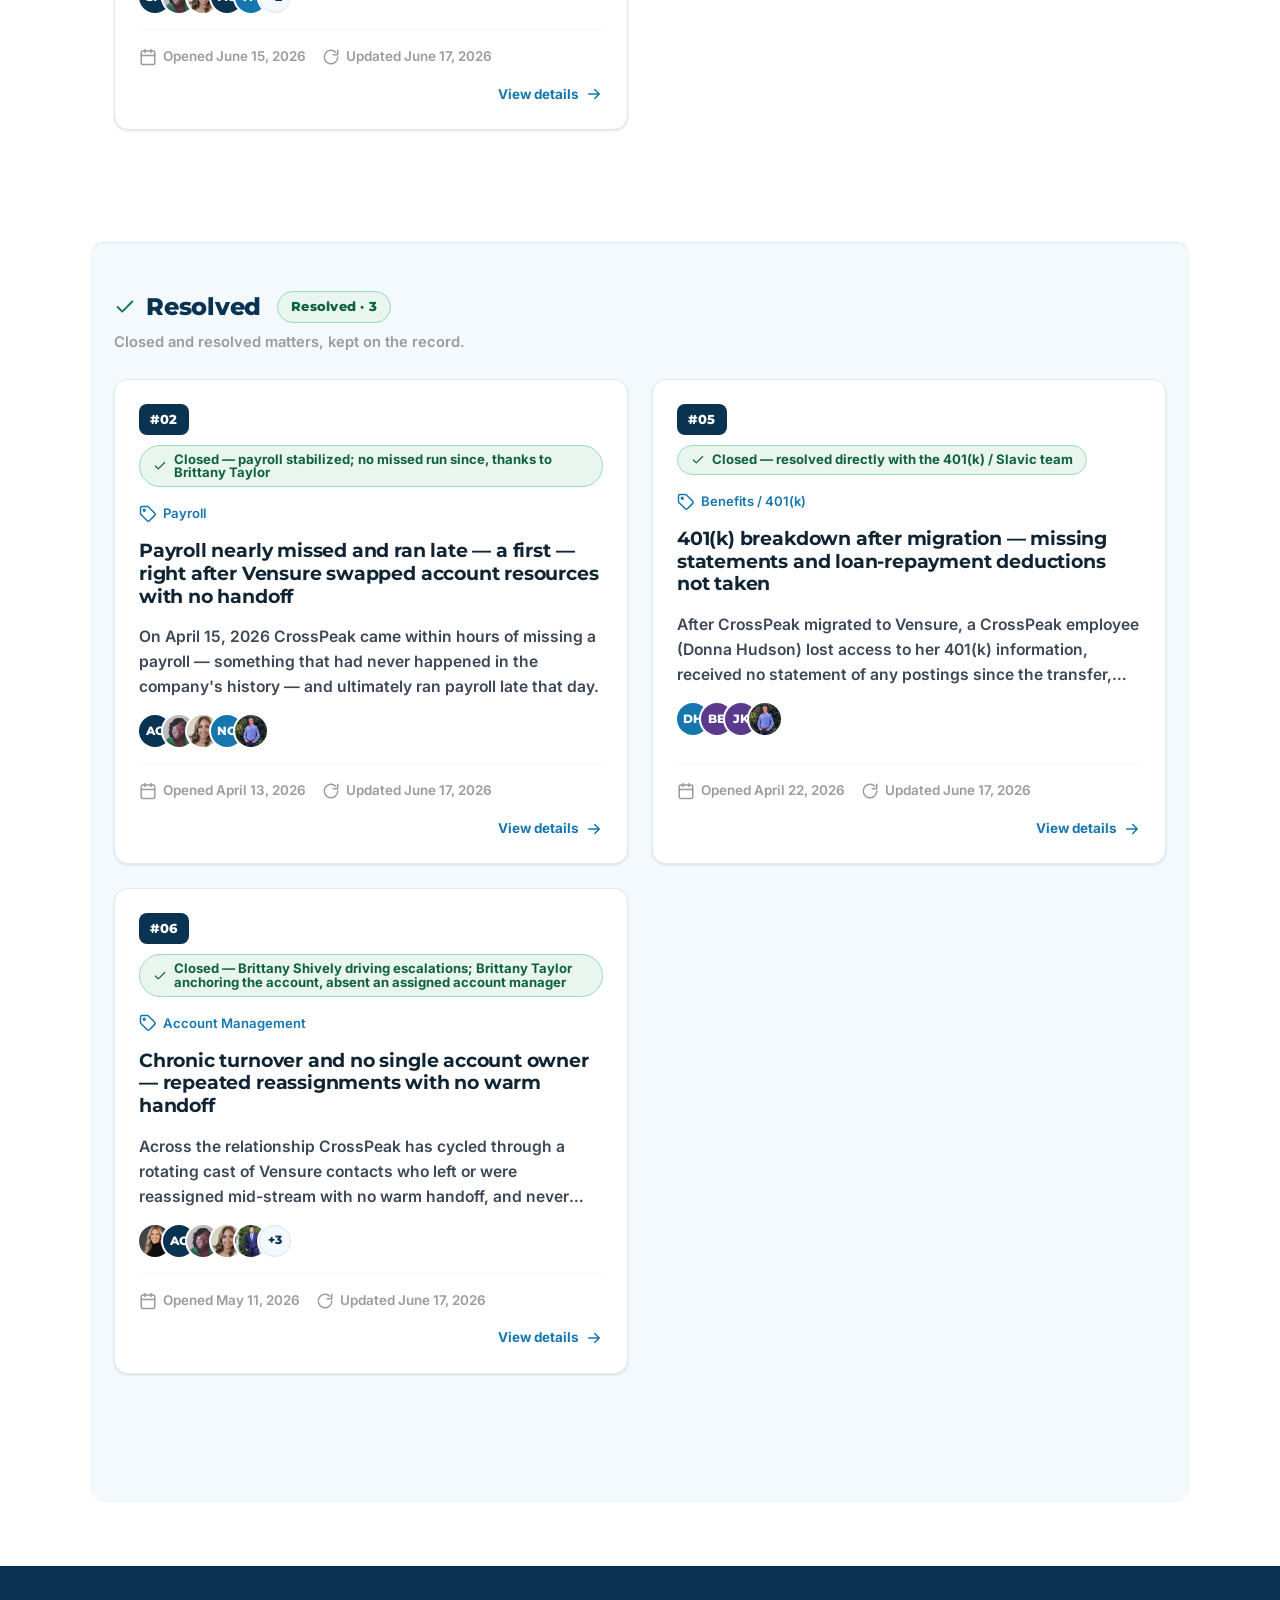
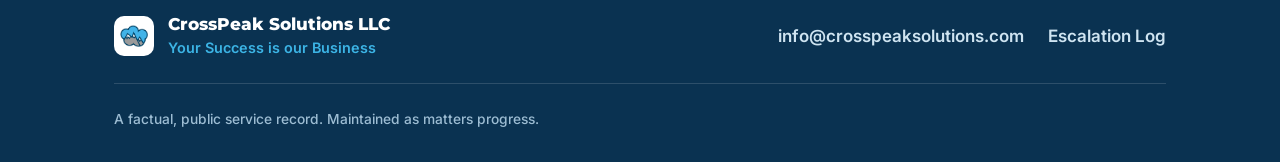
==== commit 161d7a90: "Optimize hero/OG images (1.1MB->31KB), add cache-busting, backfill 4 Vensure photos Photos: Misty Ra" ====
--- a/index.html
+++ b/index.html
@@ -11,20 +11,20 @@
   <meta property="og:title" content="Vensure Escalation Log — CrossPeak Solutions" />
   <meta property="og:description" content="A factual, time-stamped public record of open and resolved service issues between CrossPeak Solutions and its PEO vendor, Vensure." />
   <meta property="og:type" content="website" />
-  <meta property="og:image" content="https://crosspeakzane.github.io/vensure-escalations/assets/img/og-card.png" />
+  <meta property="og:image" content="https://crosspeakzane.github.io/vensure-escalations/assets/img/og-card.jpg" />
   <meta property="og:url" content="https://crosspeakzane.github.io/vensure-escalations/" />
   <!-- Twitter -->
   <meta name="twitter:card" content="summary_large_image" />
   <meta name="twitter:title" content="Vensure Escalation Log — CrossPeak Solutions" />
   <meta name="twitter:description" content="A factual, time-stamped public record of open and resolved service issues between CrossPeak Solutions and its PEO vendor, Vensure." />
-  <meta name="twitter:image" content="https://crosspeakzane.github.io/vensure-escalations/assets/img/og-card.png" />
+  <meta name="twitter:image" content="https://crosspeakzane.github.io/vensure-escalations/assets/img/og-card.jpg" />
 
   <link rel="icon" href="assets/cps-logo.png" type="image/png" />
   <link rel="apple-touch-icon" href="assets/cps-logo.png" />
   <link rel="preconnect" href="https://fonts.googleapis.com" />
   <link rel="preconnect" href="https://fonts.gstatic.com" crossorigin />
   <link href="https://fonts.googleapis.com/css2?family=Inter:wght@400;500;600;700&family=Montserrat:wght@700;800&display=swap" rel="stylesheet" />
-  <link rel="stylesheet" href="assets/style.css" />
+  <link rel="stylesheet" href="assets/style.css?v=20260617b" />
 </head>
 <body>
   <header class="site-header">
@@ -74,6 +74,6 @@
     </div>
   </footer>
 
-  <script src="assets/app.js"></script>
+  <script src="assets/app.js?v=20260617b"></script>
 </body>
 </html>
--- a/assets/style.css
+++ b/assets/style.css
@@ -88,7 +88,7 @@
 
 /* Full-bleed hero photo + navy→action gradient overlay for AA-legible text. */
 .hero--img{padding:var(--space-6) 0;
-  background:var(--cps-navy) url("img/hero-bg.png") center/cover no-repeat}
+  background:var(--cps-navy) url("img/hero-bg.jpg") center/cover no-repeat}
 .hero--img .hero-overlay{position:absolute;inset:0;z-index:1;pointer-events:none;
   background:linear-gradient(120deg,rgba(10,50,81,.92) 0%,rgba(10,50,81,.84) 45%,rgba(21,119,174,.74) 100%)}
 .hero--img::before{z-index:1}
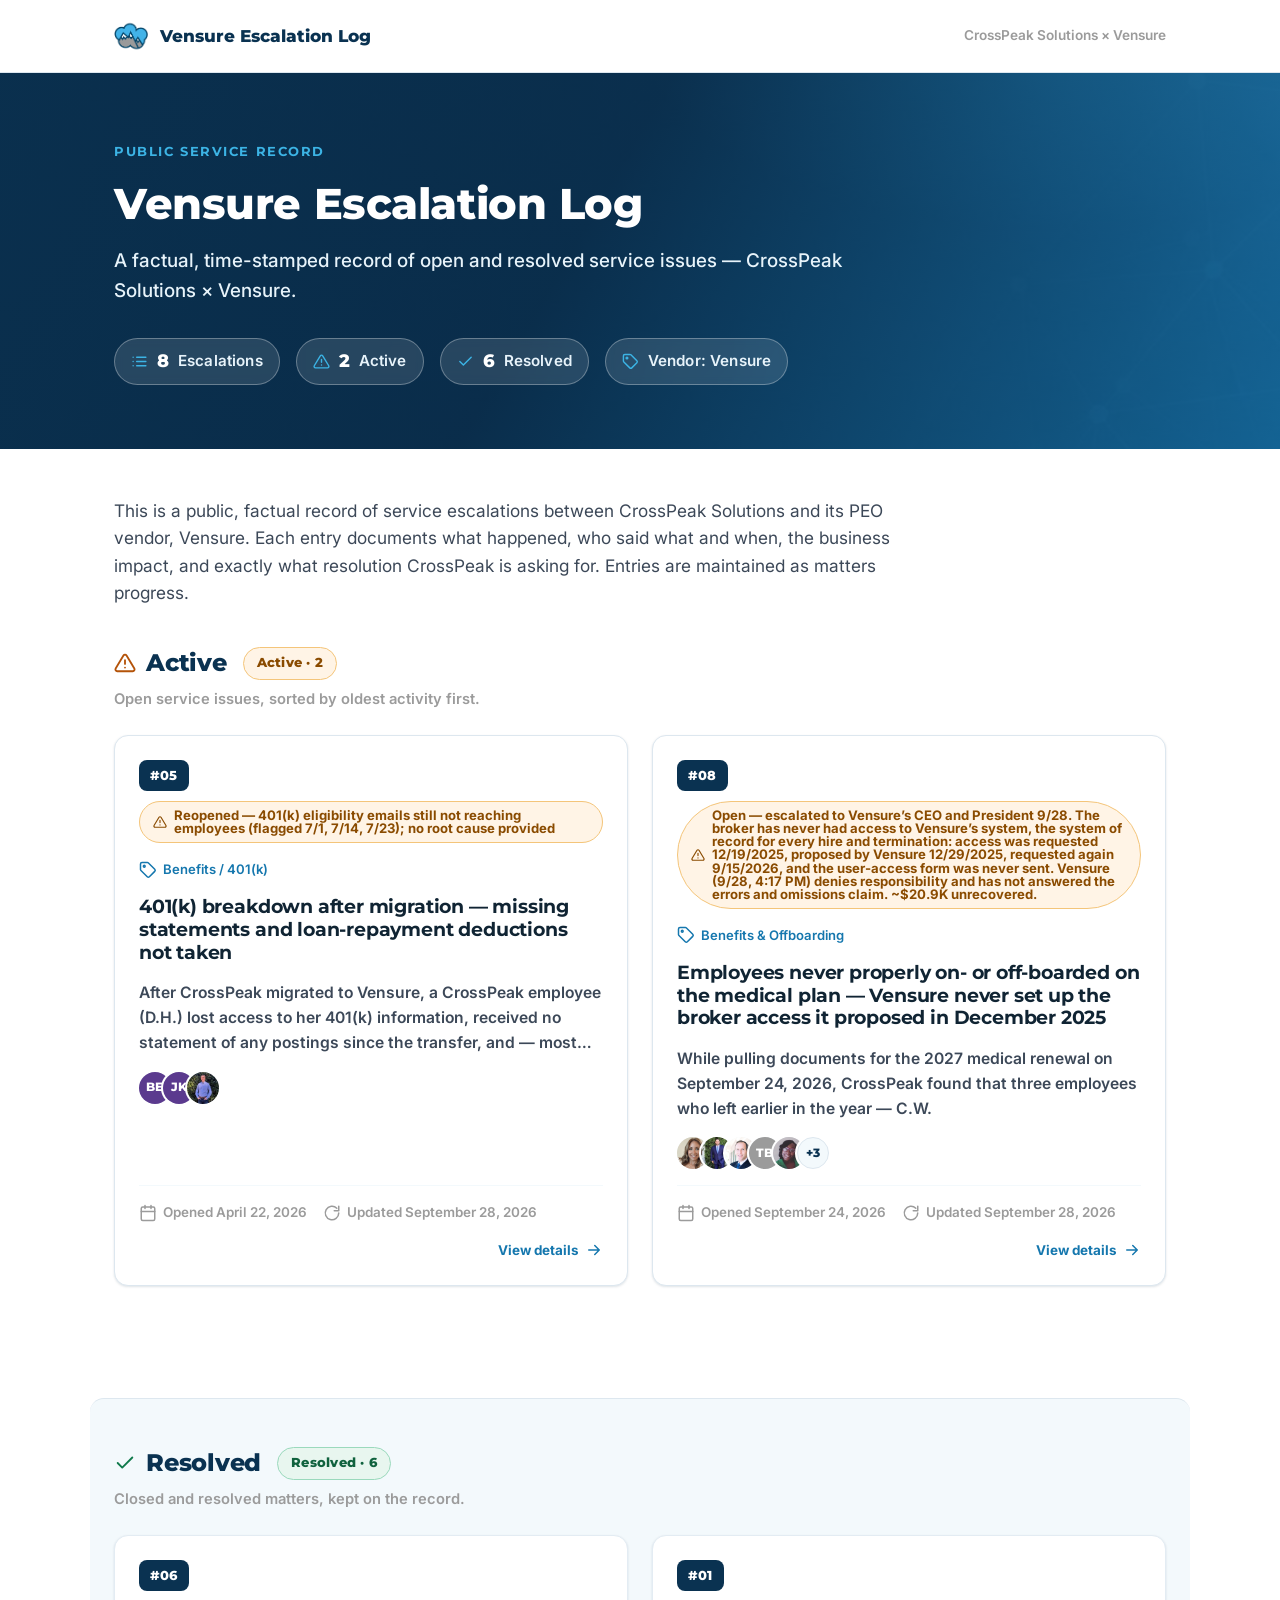
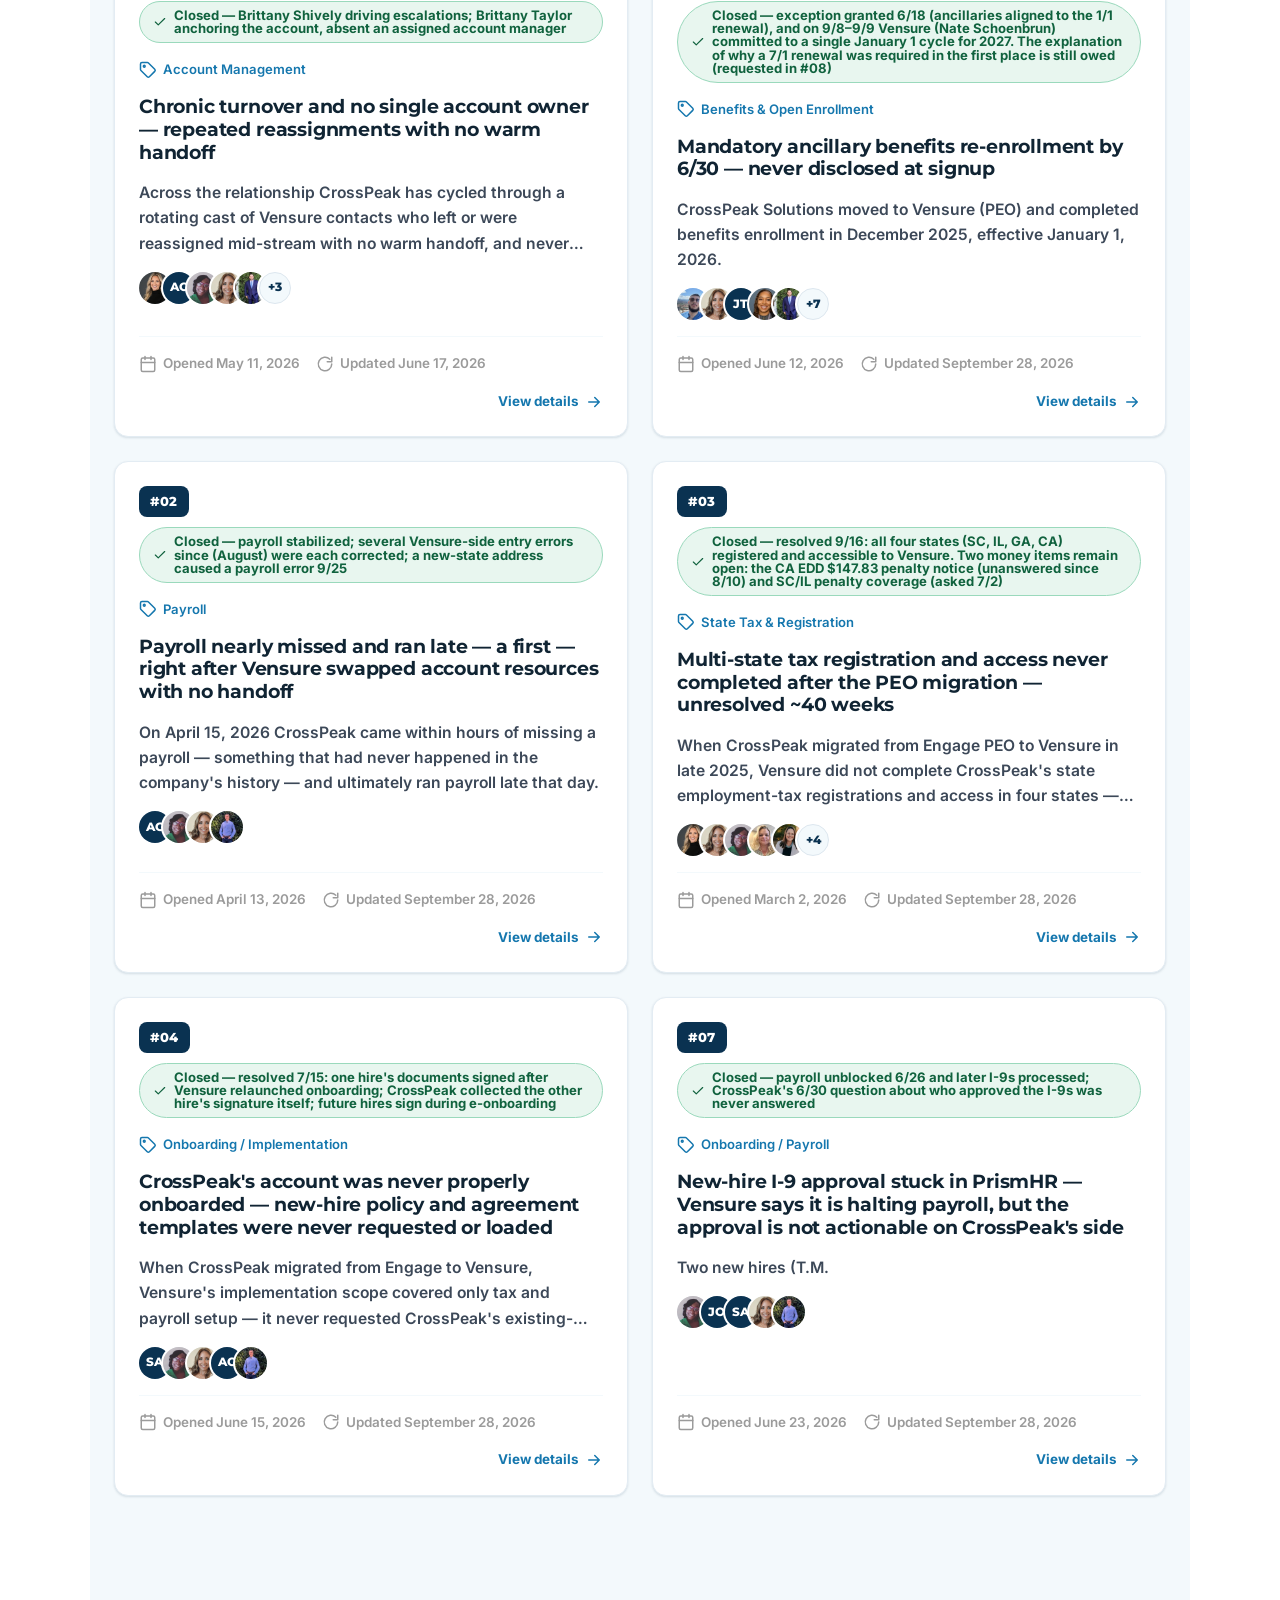
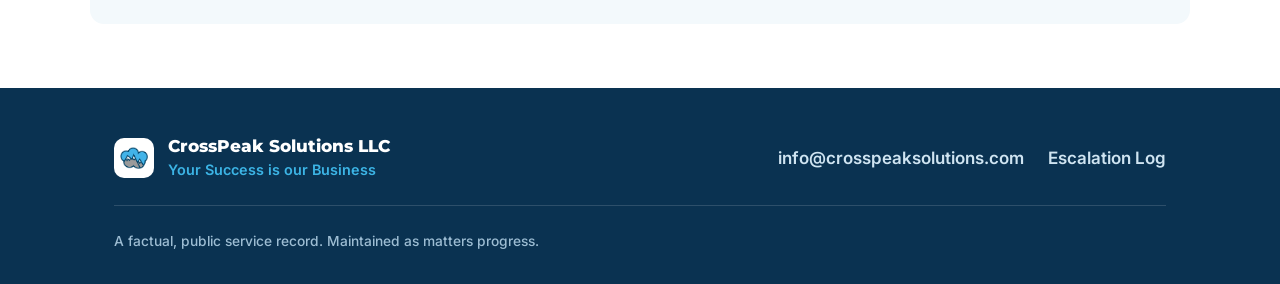
==== commit cba4a41d: "CrossPeak Solutions escalation tracker (history squashed 2026-09-28 to remove unredacted evidence fi" ====
--- a/index.html
+++ b/index.html
@@ -24,7 +24,7 @@
   <link rel="preconnect" href="https://fonts.googleapis.com" />
   <link rel="preconnect" href="https://fonts.gstatic.com" crossorigin />
   <link href="https://fonts.googleapis.com/css2?family=Inter:wght@400;500;600;700&family=Montserrat:wght@700;800&display=swap" rel="stylesheet" />
-  <link rel="stylesheet" href="assets/style.css?v=20260617b" />
+  <link rel="stylesheet" href="assets/style.css?v=20260928e" />
 </head>
 <body>
   <header class="site-header">
@@ -74,6 +74,6 @@
     </div>
   </footer>
 
-  <script src="assets/app.js?v=20260617b"></script>
+  <script src="assets/app.js?v=20260928e"></script>
 </body>
 </html>
--- a/assets/style.css
+++ b/assets/style.css
@@ -295,6 +295,8 @@
 .tl-crosspeak .tl-card{border-left:5px solid var(--cps-action)}
 .tl-vensure .tl-node{border:2px solid var(--cps-navy);color:var(--cps-navy)}
 .tl-crosspeak .tl-node{border:2px solid var(--cps-action);color:var(--cps-action)}
+.tl-other .tl-card{border-left:5px dashed #6B7280}
+.tl-other .tl-node{border:2px dashed #6B7280;color:#4B5563}
 .tl-head{display:flex;align-items:center;gap:10px;flex-wrap:wrap;margin-bottom:7px}
 .tl-when{font-size:.82rem;font-weight:700;color:var(--cps-gray)}
 .tl-actor{font-weight:700;color:var(--cps-ink)}
@@ -304,6 +306,7 @@
   font-size:.74rem;font-weight:800;letter-spacing:.04em;text-transform:uppercase;
   padding:4px 9px;border-radius:6px}
 .party-chip.vensure{background:var(--cps-navy);color:#fff}
+.party-chip.other{background:#F1F2F4;color:#374151;border:1px solid #D1D5DB}
 .party-chip.crosspeak{background:#E3F1F9;color:var(--cps-action);
   border:1.5px solid var(--cps-action)}
 .tl-legend{display:flex;gap:var(--space-2);flex-wrap:wrap;
@@ -454,3 +457,54 @@
   .locked-btn{transition:none}
   .esc-card:hover .card-cta .svg-ico{transform:none}
 }
+
+/* ---------- Recovery meter (escalation hero graphic) ---------- */
+.meter{border:1px solid var(--cps-line);border-radius:var(--radius);overflow:hidden;box-shadow:var(--shadow-sm);background:#fff}
+.mtr-top{background:var(--cps-grad);color:#fff;padding:var(--space-3)}
+.mtr-eyebrow{display:block;font-size:.78rem;font-weight:700;letter-spacing:.08em;text-transform:uppercase;opacity:.9;margin-bottom:var(--space-2)}
+.mtr-stats{display:grid;grid-template-columns:repeat(3,minmax(0,1fr));gap:var(--space-2);margin-bottom:var(--space-3)}
+.mtr-stat{display:flex;flex-direction:column;gap:2px}
+.mtr-num{font-family:Montserrat,Inter,system-ui,sans-serif;font-weight:800;font-size:clamp(1.3rem,4vw,2.1rem);line-height:1.1;font-variant-numeric:tabular-nums}
+.mtr-lbl{display:inline-flex;align-items:center;gap:6px;font-size:.9rem;opacity:.92}
+.mtr-lbl .svg-ico{width:16px;height:16px}
+.mtr-stat--good .mtr-num{color:#9CF0C6}
+.mtr-stat--open .mtr-num{color:#FFD28A}
+.mtr-bar{display:flex;height:44px;border-radius:var(--radius-pill);overflow:hidden;background:rgba(255,255,255,.14);border:2px solid rgba(255,255,255,.55)}
+.mtr-rec{display:flex;align-items:center;justify-content:center;min-width:0;background:#1FA36A;color:#fff;font-weight:700;font-size:.85rem;white-space:nowrap;overflow:hidden}
+.mtr-rec span,.mtr-open span{padding:0 10px;overflow:hidden;text-overflow:ellipsis}
+.mtr-open{flex:1;display:flex;align-items:center;justify-content:center;min-width:0;color:#fff;font-weight:600;font-size:.85rem;white-space:nowrap;
+  background:repeating-linear-gradient(135deg,rgba(255,210,138,.28) 0 10px,rgba(255,210,138,.12) 10px 20px)}
+.mtr-scale{display:flex;justify-content:space-between;gap:8px;font-size:.8rem;opacity:.9;margin-top:6px;font-variant-numeric:tabular-nums}
+.mtr-grid{display:grid;grid-template-columns:1fr;gap:var(--space-3);padding:var(--space-3)}
+@media(min-width:760px){.mtr-grid{grid-template-columns:1fr 1fr}}
+.mtr-col h3{font-size:1rem;margin:0 0 var(--space-2);color:var(--cps-ink)}
+.mtr-list{list-style:none;margin:0;padding:0;display:flex;flex-direction:column;gap:10px}
+.mtr-list li{display:grid;grid-template-columns:auto 1fr;gap:10px;align-items:start;color:var(--cps-body);font-size:.95rem}
+.mtr-chip{display:inline-block;font-size:.75rem;font-weight:700;padding:3px 8px;border-radius:var(--radius-pill);border:1px solid;white-space:nowrap}
+.mtr-tone-vensure{background:#E6EEF5;border-color:#9DB6CC;color:var(--cps-navy)}
+.mtr-tone-broker{background:#FFF1DE;border-color:#F0B35E;color:#7A4300}
+.mtr-tone-carrier{background:#F1F2F4;border-color:#C5CAD2;color:#374151}
+.mtr-tone-crosspeak{background:#E3F1F9;border-color:#8CC3E3;color:var(--cps-action)}
+.mtr-tone-open{background:#FFF4E6;border-color:#F4C57A;color:#8A4B00}
+.mtr-lever{background:#FFF7EA;border:1px solid #F4C57A;border-left:5px solid #E0932B;border-radius:var(--radius-sm);padding:12px 14px;margin-bottom:var(--space-2)}
+.mtr-lever b{display:block;color:var(--cps-ink);margin:2px 0 4px}
+.mtr-lever p{margin:0;color:var(--cps-body);font-size:.95rem}
+.mtr-step{display:block;font-size:.72rem;font-weight:700;letter-spacing:.06em;text-transform:uppercase;color:#8A4B00;margin-bottom:6px}
+.mtr-shares{display:flex;gap:4px;margin-bottom:var(--space-2)}
+.mtr-share{display:flex;flex-direction:column;align-items:center;justify-content:center;gap:1px;padding:8px 4px;border-radius:var(--radius-sm);border:1px solid;min-width:0;text-align:center}
+.mtr-share-who{font-size:.78rem;font-weight:700;overflow:hidden;text-overflow:ellipsis;white-space:nowrap;max-width:100%}
+.mtr-share-amt{font-size:.95rem;font-weight:800;font-variant-numeric:tabular-nums}
+.mtr-foot{margin:0;padding:0 var(--space-3) var(--space-3);font-size:.85rem;color:var(--cps-body)}
+@media(max-width:520px){.mtr-stats{grid-template-columns:1fr}.mtr-scale span:nth-child(2){display:none}}
+
+/* Root-cause banner */
+.rootcause{background:#FFF5F5;border:2px solid #B42318;border-left:10px solid #B42318;border-radius:var(--radius);padding:var(--space-3);box-shadow:var(--shadow-sm)}
+.rc-label{display:inline-block;background:#B42318;color:#fff;font-size:.8rem;font-weight:800;letter-spacing:.1em;text-transform:uppercase;padding:4px 10px;border-radius:var(--radius-pill);margin-bottom:var(--space-2)}
+.rc-headline{margin:0 0 var(--space-2);color:#7A1111;font-size:clamp(1.25rem,3vw,1.7rem);line-height:1.25;border:0;padding:0}
+.rc-points{list-style:none;margin:0 0 var(--space-2);padding:0;display:grid;gap:10px;counter-reset:rc}
+.rc-points li{display:grid;grid-template-columns:auto 1fr;gap:4px 12px;background:#fff;border:1px solid #F3C4C0;border-radius:var(--radius-sm);padding:10px 14px;counter-increment:rc}
+.rc-points li::before{content:counter(rc);grid-row:span 3;width:28px;height:28px;border-radius:50%;background:#B42318;color:#fff;font-weight:800;display:flex;align-items:center;justify-content:center}
+.rc-when{font-size:.82rem;font-weight:700;color:#7A1111}
+.rc-who{font-weight:700;color:var(--cps-ink)}
+.rc-quote{font-style:italic;color:var(--cps-ink);font-size:1rem}
+.rc-conclusion{margin:0;font-weight:700;color:#7A1111;font-size:1.05rem}
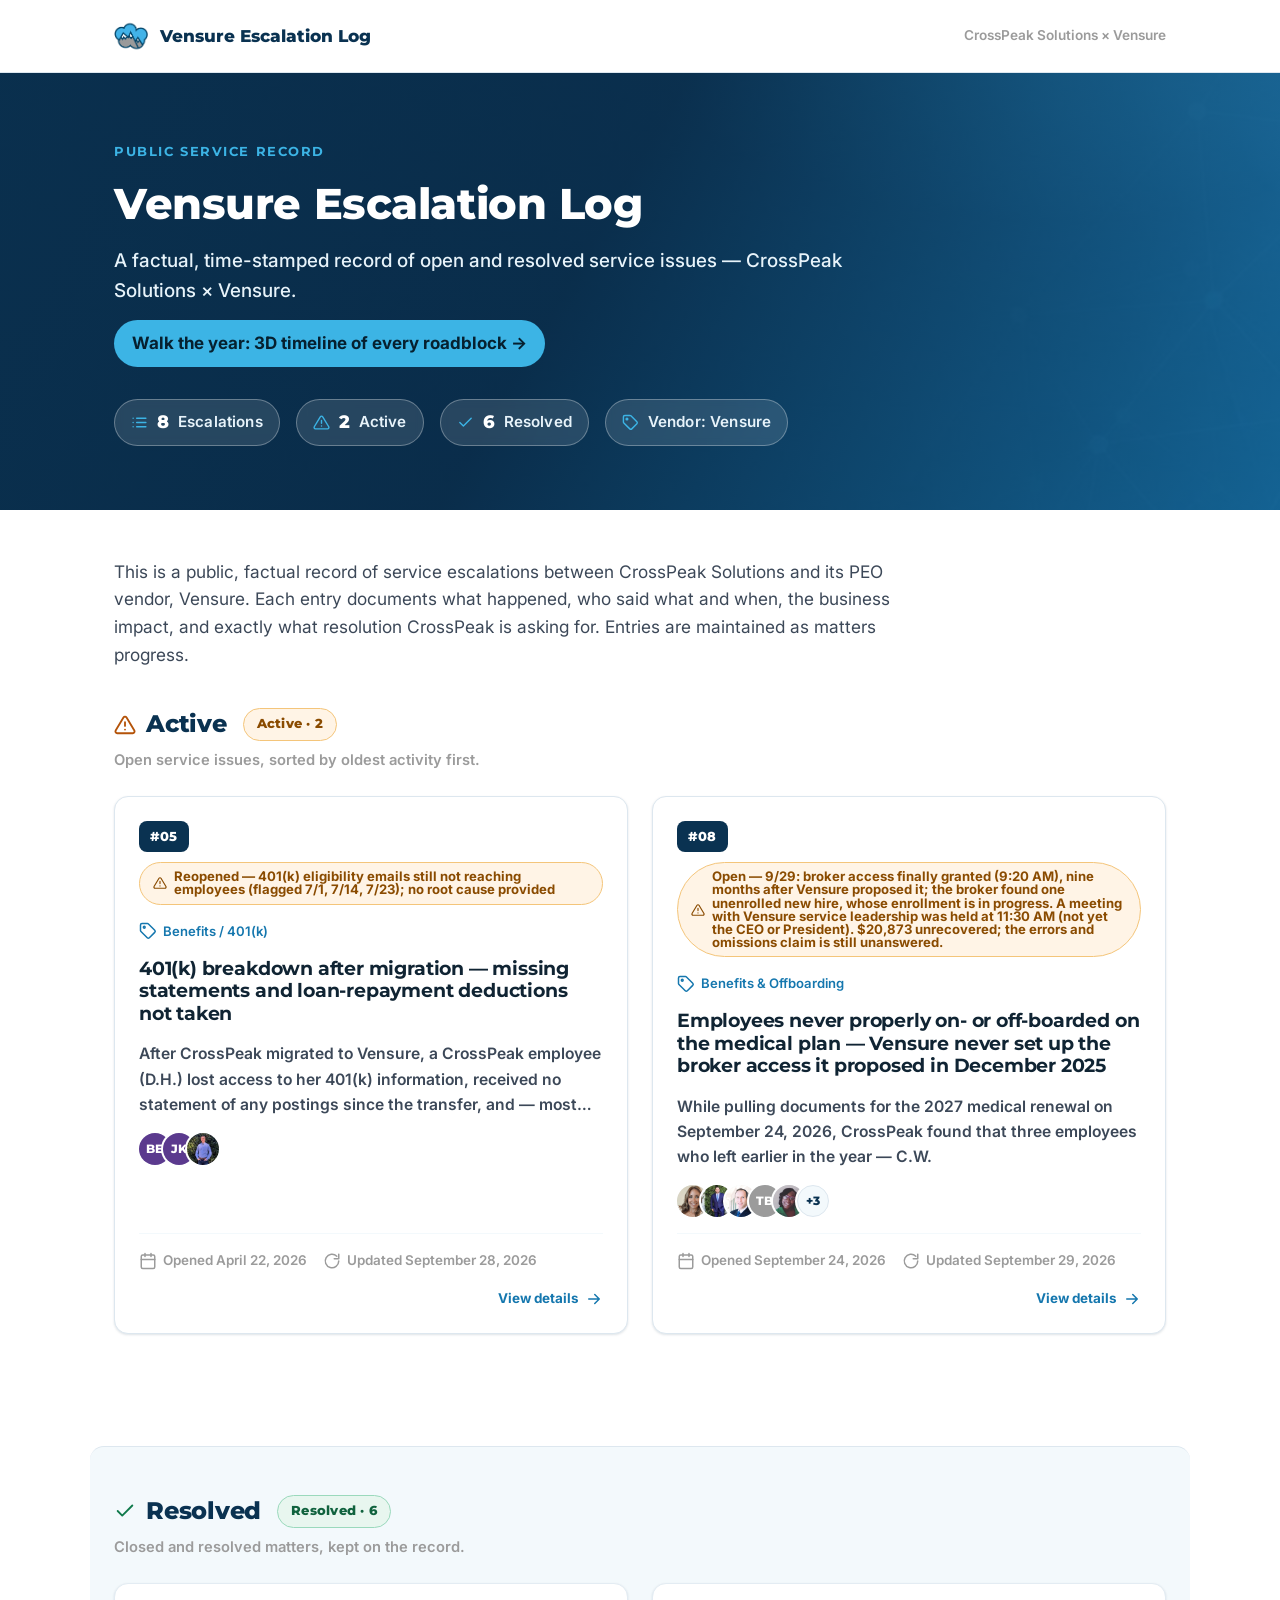
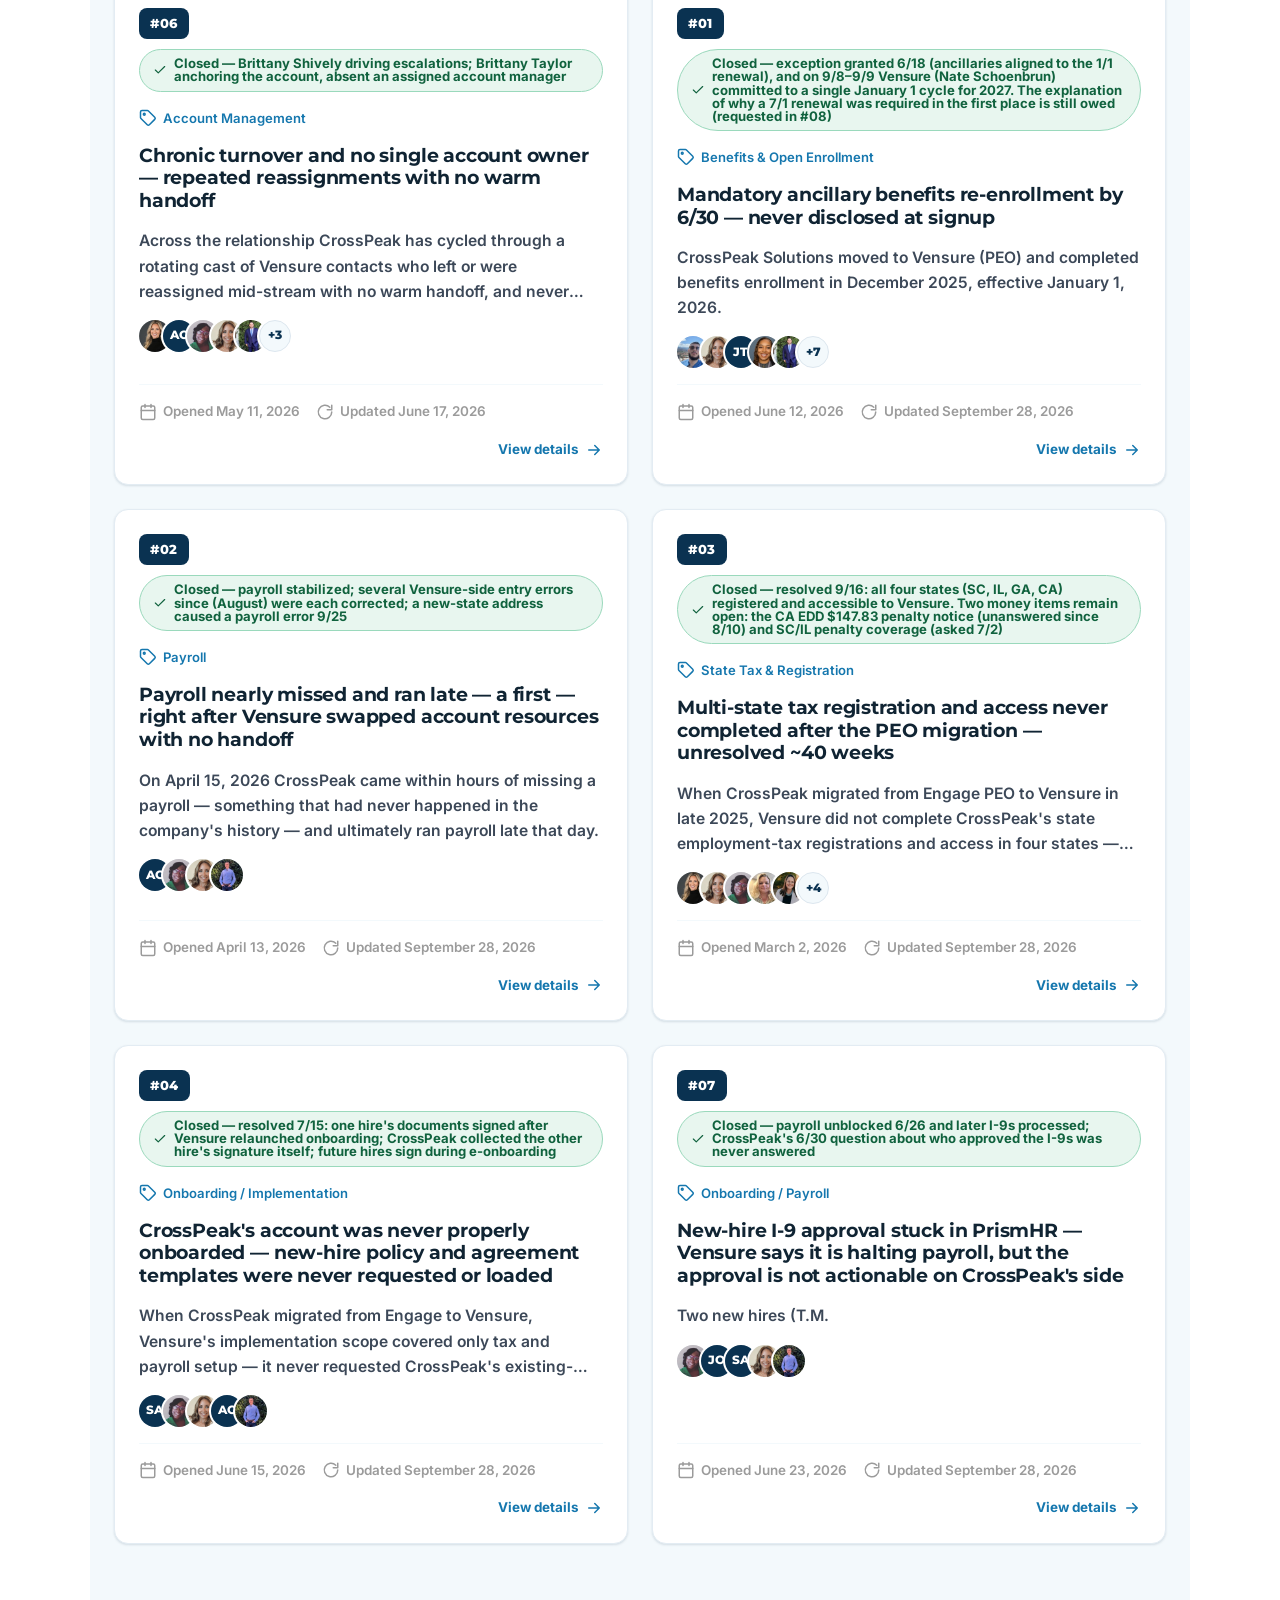
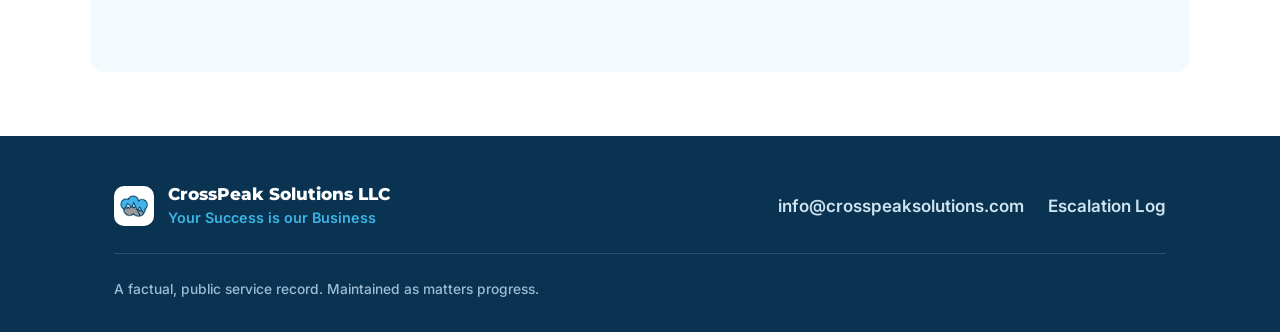
==== commit 49cce6a2: "Add 3D year walk-through (journey.html), link it from the tracker; #08 status for 9/29 Co-Authored-B" ====
--- a/index.html
+++ b/index.html
@@ -44,6 +44,7 @@
       <span class="hero-eyebrow">Public Service Record</span>
       <h1>Vensure Escalation Log</h1>
       <p class="subtitle">A factual, time-stamped record of open and resolved service issues — CrossPeak Solutions × Vensure.</p>
+      <p style="margin:14px 0 0"><a href="journey.html" style="display:inline-block;background:#3CB4E5;color:#06202F;font-weight:700;padding:10px 18px;border-radius:999px;text-decoration:none">Walk the year: 3D timeline of every roadblock →</a></p>
       <div id="hero-stats" class="hero-stats" aria-label="Escalation summary"></div>
     </div>
   </section>
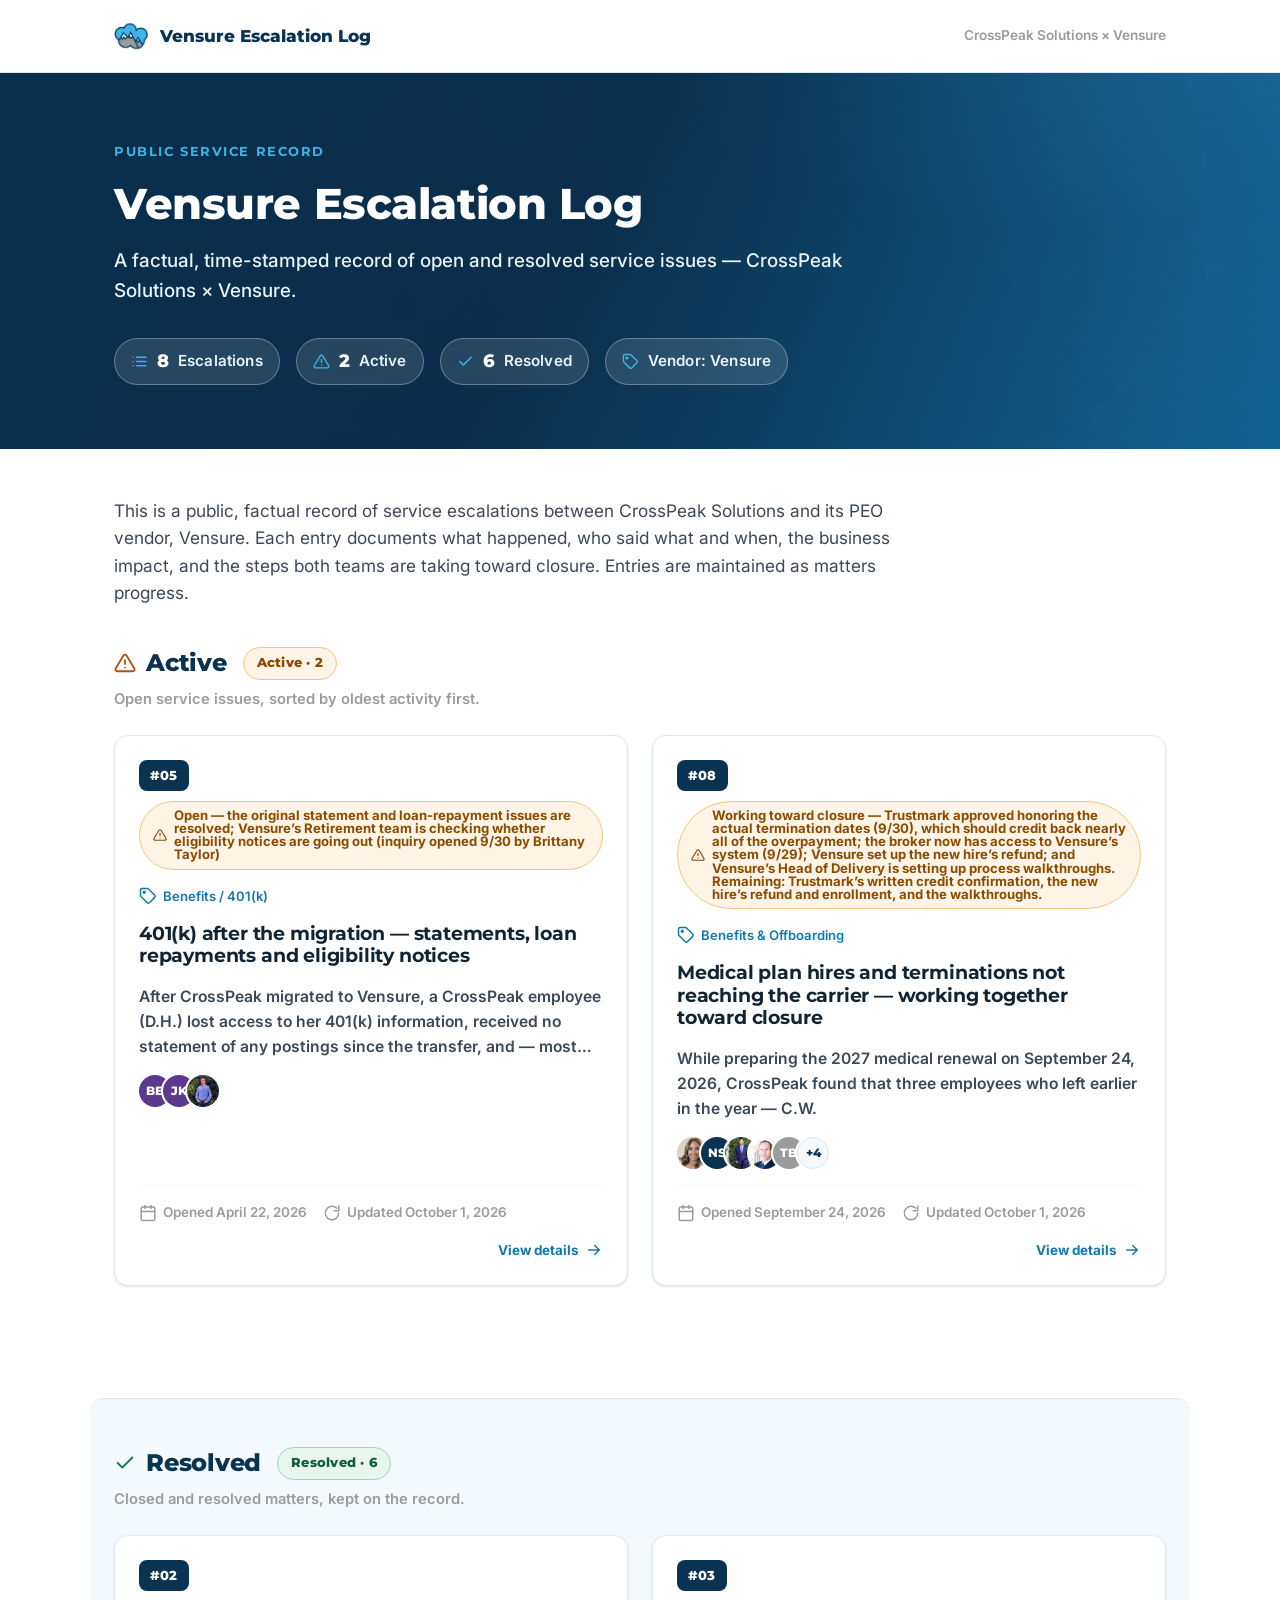
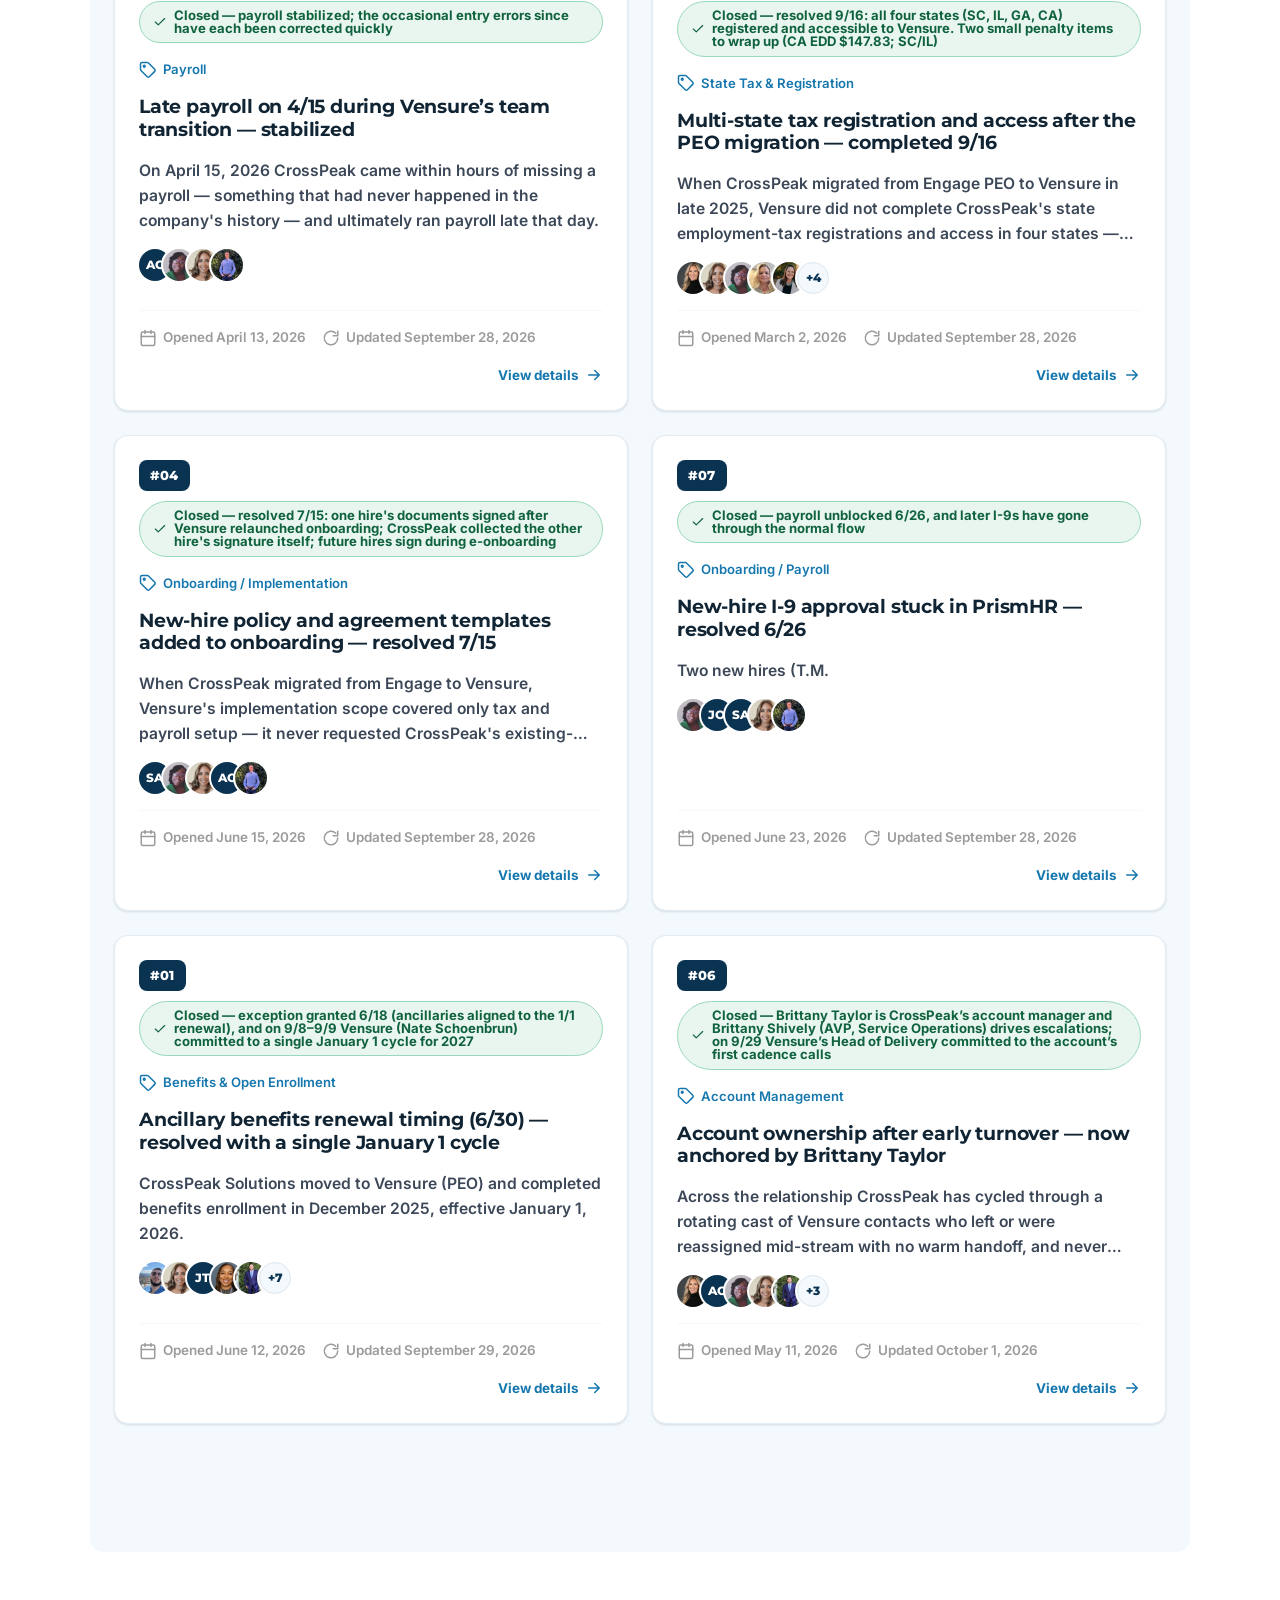
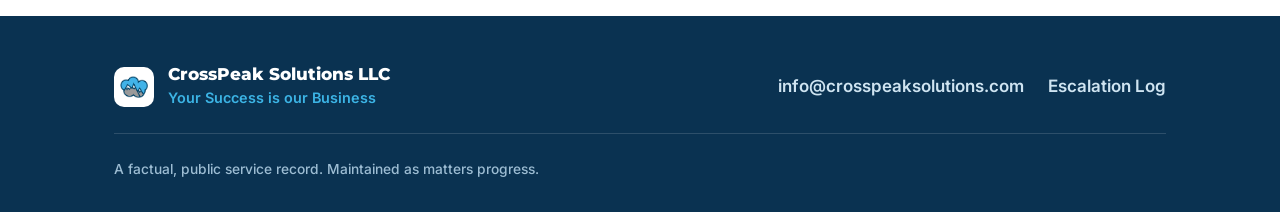
==== commit 1cea8583: "Soften tracker toward closure: remove 3D walkthrough and evidence packet; neutral titles, statuses a" ====
--- a/index.html
+++ b/index.html
@@ -44,14 +44,13 @@
       <span class="hero-eyebrow">Public Service Record</span>
       <h1>Vensure Escalation Log</h1>
       <p class="subtitle">A factual, time-stamped record of open and resolved service issues — CrossPeak Solutions × Vensure.</p>
-      <p style="margin:14px 0 0"><a href="journey.html" style="display:inline-block;background:#3CB4E5;color:#06202F;font-weight:700;padding:10px 18px;border-radius:999px;text-decoration:none">Walk the year: 3D timeline of every roadblock →</a></p>
       <div id="hero-stats" class="hero-stats" aria-label="Escalation summary"></div>
     </div>
   </section>
 
   <main class="container">
     <section class="intro">
-      <p>This is a public, factual record of service escalations between CrossPeak Solutions and its PEO vendor, Vensure. Each entry documents what happened, who said what and when, the business impact, and exactly what resolution CrossPeak is asking for. Entries are maintained as matters progress.</p>
+      <p>This is a public, factual record of service escalations between CrossPeak Solutions and its PEO vendor, Vensure. Each entry documents what happened, who said what and when, the business impact, and the steps both teams are taking toward closure. Entries are maintained as matters progress.</p>
     </section>
     <div id="escalation-list"></div>
   </main>
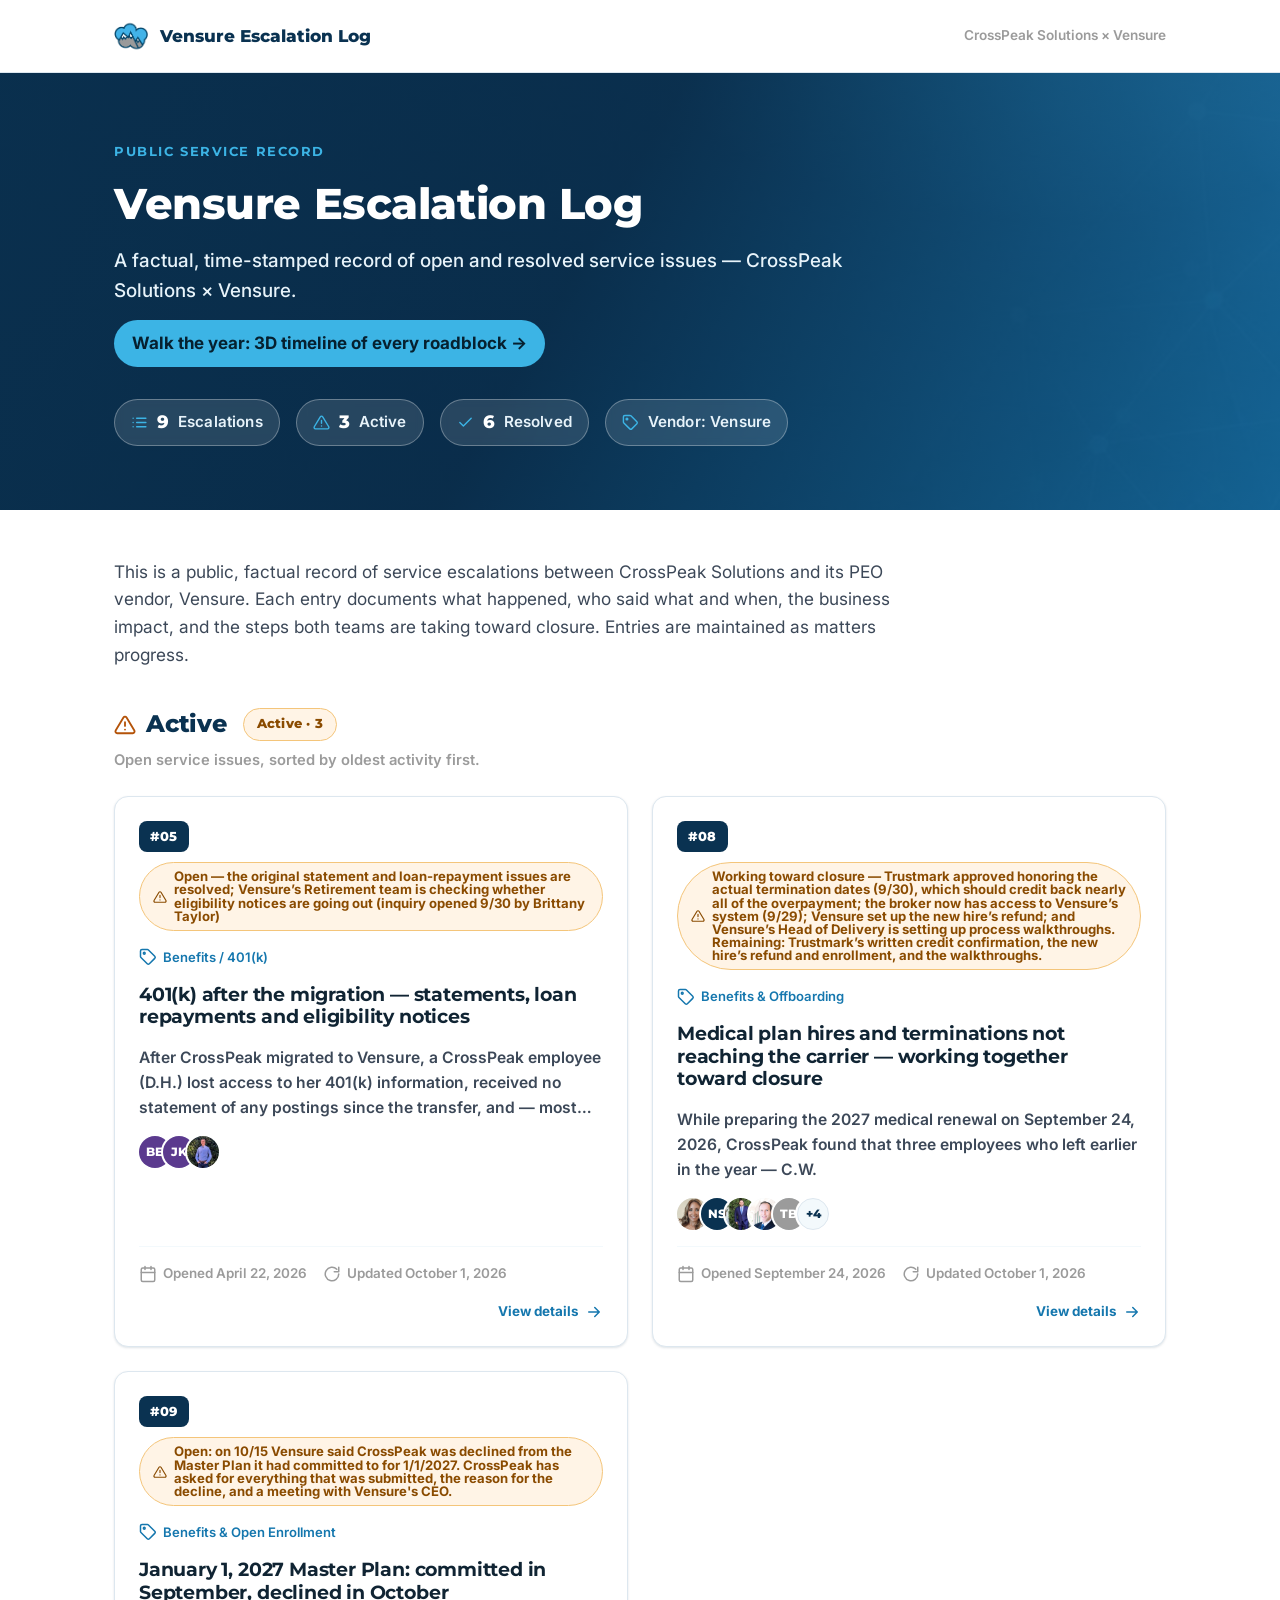
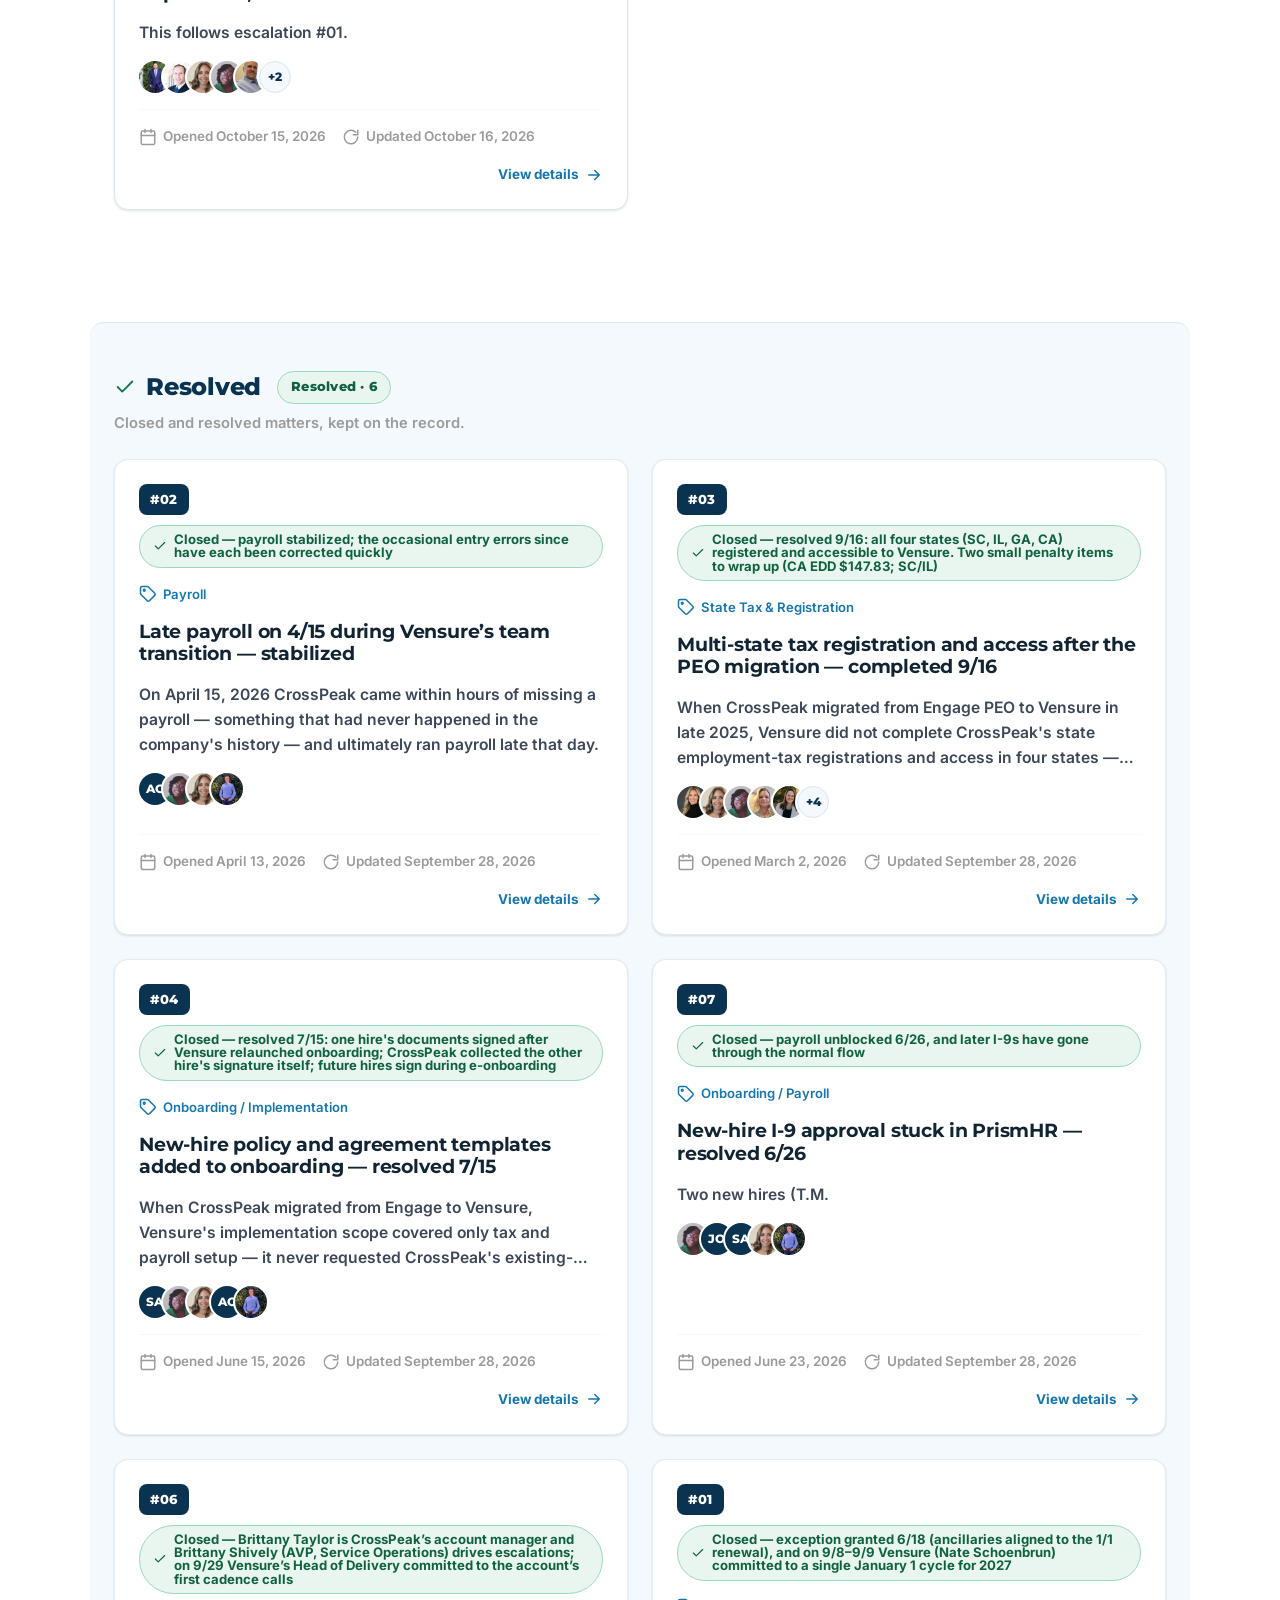
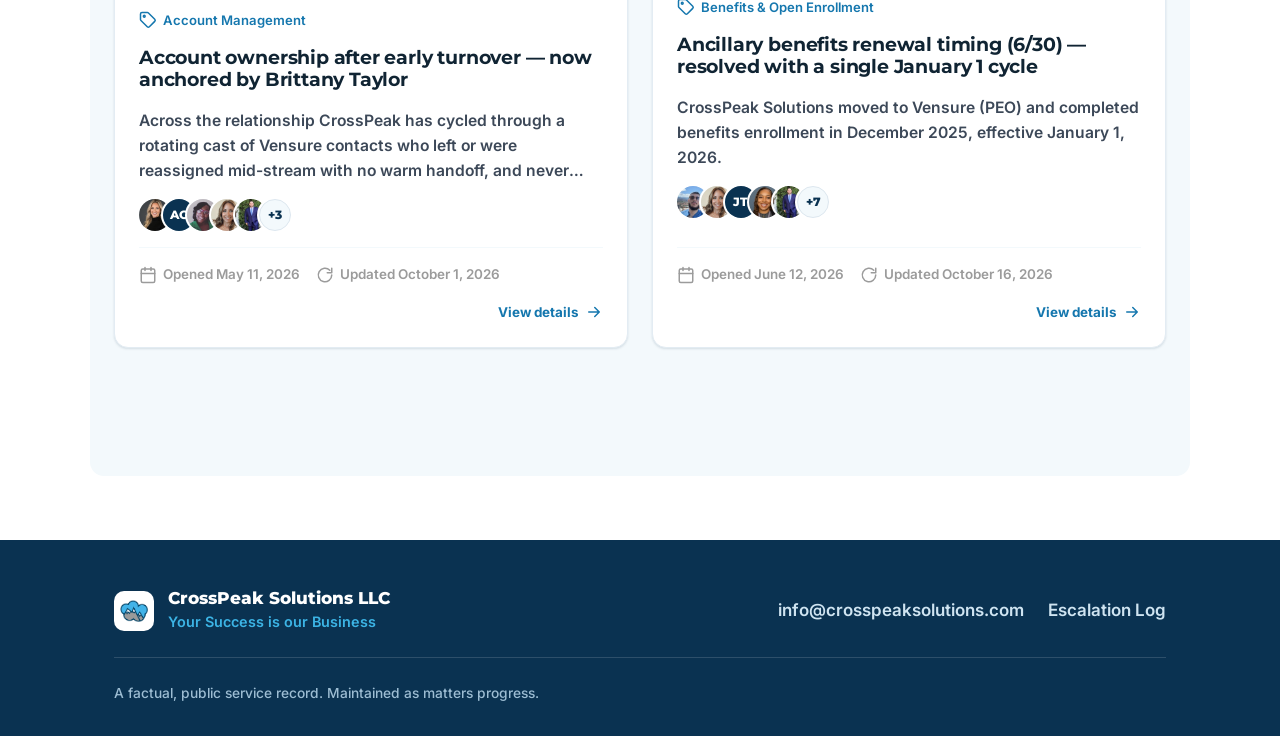
==== commit 69cb8aeb: "10/16 update: add #09 (1/1/2027 Master Plan committed 9/9, declined 10/15); cross-reference on #01; " ====
--- a/index.html
+++ b/index.html
@@ -44,6 +44,7 @@
       <span class="hero-eyebrow">Public Service Record</span>
       <h1>Vensure Escalation Log</h1>
       <p class="subtitle">A factual, time-stamped record of open and resolved service issues — CrossPeak Solutions × Vensure.</p>
+      <p style="margin:14px 0 0"><a href="journey.html" style="display:inline-block;background:#3CB4E5;color:#06202F;font-weight:700;padding:10px 18px;border-radius:999px;text-decoration:none">Walk the year: 3D timeline of every roadblock →</a></p>
       <div id="hero-stats" class="hero-stats" aria-label="Escalation summary"></div>
     </div>
   </section>
